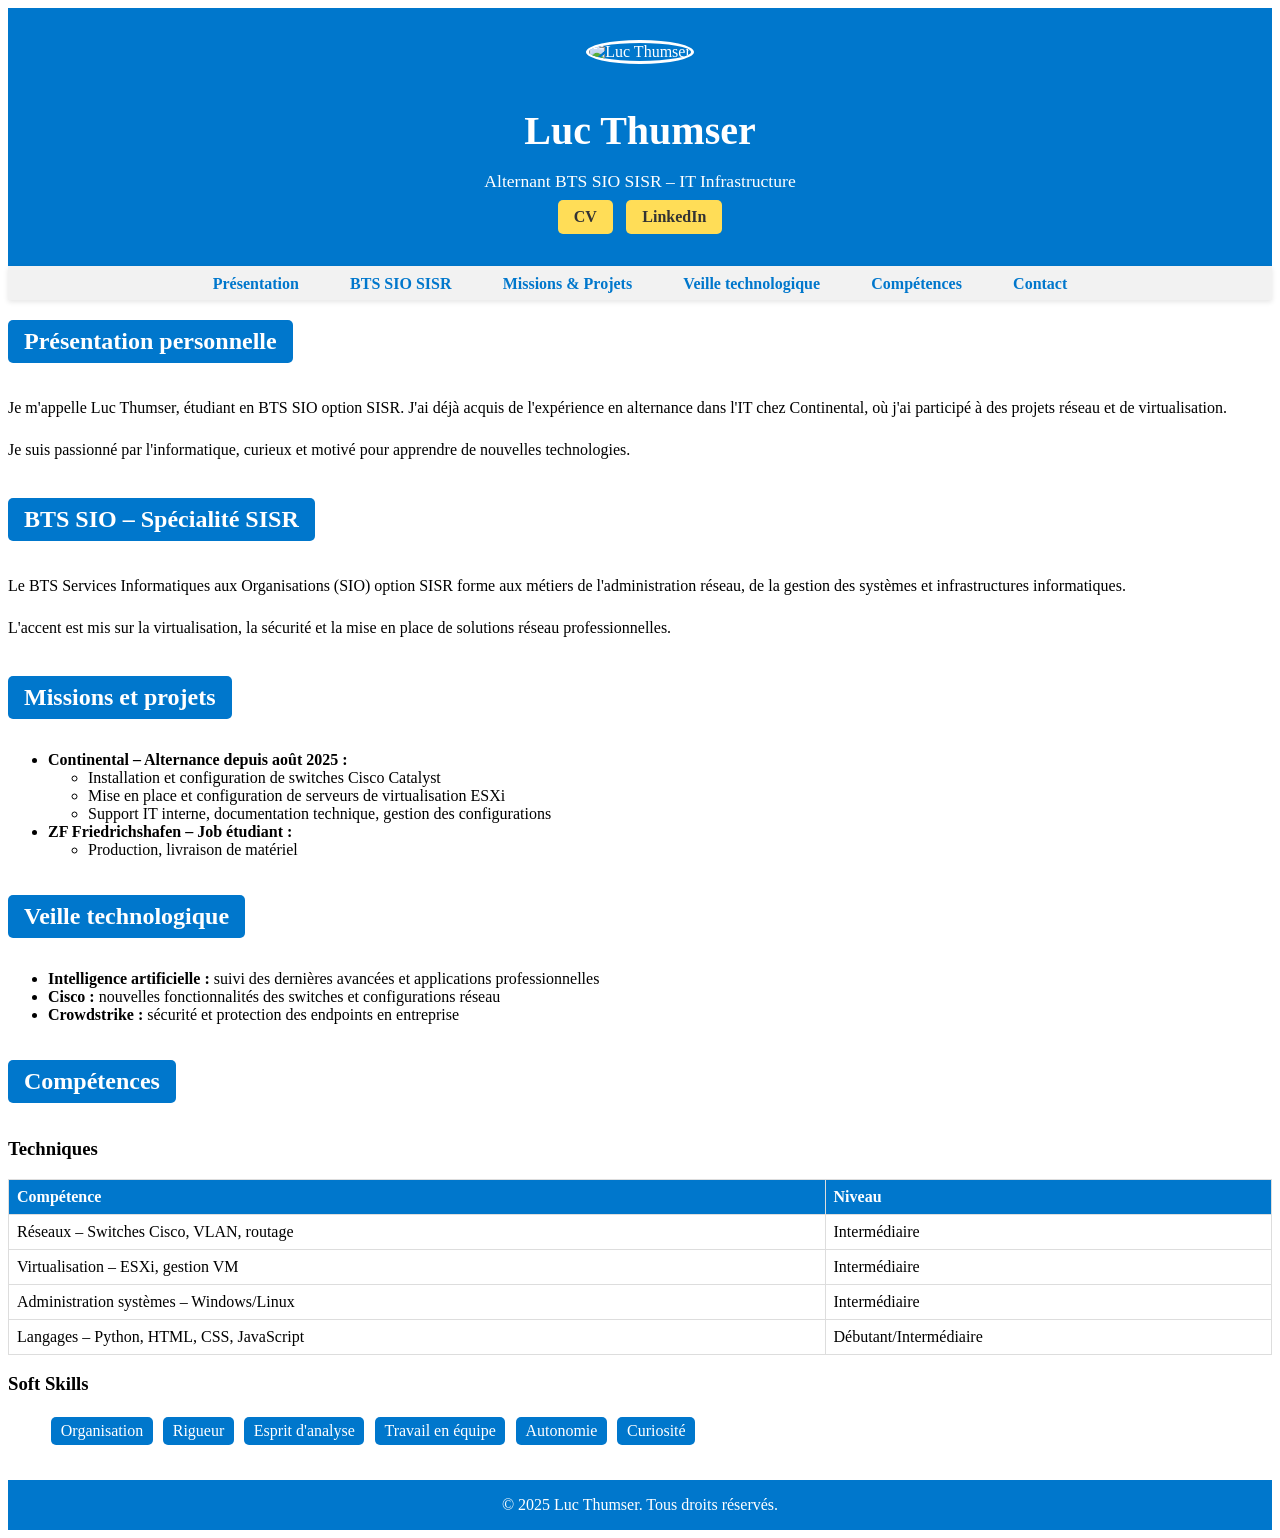
==== PortFolio/index.html @ 93408117 "Add files via upload" ====
<!DOCTYPE html>
<html lang="fr">
<head>
  <meta charset="UTF-8">
  <meta name="viewport" content="width=device-width, initial-scale=1.0">
  <title>Portfolio - Luc Thumser</title>
  <link rel="stylesheet" href="style.css">
</head>
<body>
  <!-- Header -->
  <header>
    <div class="header-left">
      <img src="profil.jpg" alt="Luc Thumser" class="profile-pic">
    </div>
    <div class="header-content">
      <h1>Luc Thumser</h1>
      <p>Alternant BTS SIO SISR – IT Infrastructure</p>
      <div class="links">
        <a href="CV-Luc-Thumser.pdf" class="btn-cv" download>CV</a>
        <a href="https://www.linkedin.com/in/lucthumser/" target="_blank" class="btn-cv">LinkedIn</a>
      </div>
    </div>
  </header>

  <!-- Navigation sous le header -->
<nav class="navbar">
  <ul>
    <li><a href="#presentation">Présentation</a></li>
    <li><a href="#bts">BTS SIO SISR</a></li>
    <li><a href="#missions">Missions & Projets</a></li>
    <li><a href="#veille">Veille technologique</a></li>
    <li><a href="#competences">Compétences</a></li>
    <li><a href="#contact" id="contact-btn">Contact</a></li>
  </ul>
</nav>

  <main>
    <!-- Présentation personnelle -->
    <section id="presentation" class="fade-in">
      <h2>Présentation personnelle</h2>
      <p>Je m'appelle Luc Thumser, étudiant en BTS SIO option SISR. J'ai déjà acquis de l'expérience en alternance dans l'IT chez Continental, où j'ai participé à des projets réseau et de virtualisation.</p>
      <p>Je suis passionné par l'informatique, curieux et motivé pour apprendre de nouvelles technologies.</p>
    </section>

    <!-- Présentation BTS SIO -->
    <section id="bts" class="fade-in">
      <h2>BTS SIO – Spécialité SISR</h2>
      <p>Le BTS Services Informatiques aux Organisations (SIO) option SISR forme aux métiers de l'administration réseau, de la gestion des systèmes et infrastructures informatiques.</p>
      <p>L'accent est mis sur la virtualisation, la sécurité et la mise en place de solutions réseau professionnelles.</p>
    </section>

    <!-- Missions et projets menés -->
    <section id="missions" class="fade-in">
      <h2>Missions et projets</h2>
      <ul>
        <li><strong>Continental – Alternance depuis août 2025 :</strong>
          <ul>
            <li>Installation et configuration de switches Cisco Catalyst</li>
            <li>Mise en place et configuration de serveurs de virtualisation ESXi</li>
            <li>Support IT interne, documentation technique, gestion des configurations</li>
          </ul>
        </li>
        <li><strong>ZF Friedrichshafen – Job étudiant :</strong>
          <ul>
            <li>Production, livraison de matériel</li>
          </ul>
        </li>
      </ul>
    </section>

    <!-- Veille technologique -->
    <section id="veille" class="fade-in">
      <h2>Veille technologique</h2>
      <ul>
        <li><strong>Intelligence artificielle :</strong> suivi des dernières avancées et applications professionnelles</li>
        <li><strong>Cisco :</strong> nouvelles fonctionnalités des switches et configurations réseau</li>
        <li><strong>Crowdstrike :</strong> sécurité et protection des endpoints en entreprise</li>
      </ul>
    </section>

    <!-- Tableau de compétences -->
    <section id="competences" class="fade-in">
      <h2>Compétences</h2>
      <h3>Techniques</h3>
      <table>
        <tr><th>Compétence</th><th>Niveau</th></tr>
        <tr><td>Réseaux – Switches Cisco, VLAN, routage</td><td>Intermédiaire</td></tr>
        <tr><td>Virtualisation – ESXi, gestion VM</td><td>Intermédiaire</td></tr>
        <tr><td>Administration systèmes – Windows/Linux</td><td>Intermédiaire</td></tr>
        <tr><td>Langages – Python, HTML, CSS, JavaScript</td><td>Débutant/Intermédiaire</td></tr>
      </table>
      <h3>Soft Skills</h3>
      <ul class="soft-skills">
        <li>Organisation</li>
        <li>Rigueur</li>
        <li>Esprit d'analyse</li>
        <li>Travail en équipe</li>
        <li>Autonomie</li>
        <li>Curiosité</li>
      </ul>
    </section>

    <!-- Page de contact -->
    <section id="contact" class="fade-in hidden">
      <h2>Contact</h2>
      <p>Pour me contacter, envoyez-moi un email à : <a href="mailto:lucthumser04@gmail.com">lucthumser04@gmail.com</a></p>
    </section>
  </main>

  <footer>
    © 2025 Luc Thumser. Tous droits réservés.
  </footer>

  <script src="script.js"></script>
</body>
</html>
---- PortFolio/style.css ----
/* Header avec boutons CV et LinkedIn */
header {
  background-color: #0077cc;
  color: white;
  padding: 2rem 1rem;
  text-align: center;
}

header .profile-pic {
  width: 120px;
  height: 120px;
  border-radius: 50%;
  object-fit: cover;
  margin-bottom: 1rem;
  border: 3px solid white;
}

header h1 {
  font-size: 2.5rem;
  margin-bottom: 0.3rem;
}

header p {
  font-size: 1.1rem;
  margin-bottom: 0.5rem;
}

header .links {
  margin-top: 0.5rem;
}

header .links a {
  display: inline-block;
  background-color: #ffdd57;
  color: #333;
  padding: 0.5rem 1rem;
  border-radius: 5px;
  text-decoration: none;
  margin: 0 0.3rem;
  font-weight: bold;
  transition: background 0.3s;
}

header .links a:hover {
  background-color: #ffc107;
}

/* Navbar centrée sous le header et sticky */
.navbar {
  background-color: #f2f2f2;
  text-align: center;
  padding: 0.5rem 0;
  box-shadow: 0 2px 5px rgba(0,0,0,0.1);
  position: sticky;
  top: 0; /* reste collée en haut */
  z-index: 1000; /* devant les autres éléments */
}

.navbar ul {
  list-style: none;
  padding: 0;
  margin: 0;
  display: inline-flex;
  flex-wrap: wrap;
}

.navbar ul li {
  margin: 0 1rem;
}

.navbar ul li a {
  text-decoration: none;
  color: #0077cc;
  font-weight: bold;
  padding: 0.3rem 0.6rem;
  transition: background 0.3s, color 0.3s;
  border-radius: 5px;
}

.navbar ul li a:hover {
  background-color: #0077cc;
  color: white;
}

/* Responsive */
@media(max-width: 600px) {
  .navbar ul {
    flex-direction: column;
    align-items: center;
  }

  .navbar ul li {
    margin: 0.3rem 0;
  }
}

/* Section titles in blue boxes */
section h2 {
  background-color: #0077cc;
  color: white;
  padding: 0.5rem 1rem;
  border-radius: 5px;
  display: inline-block;
  margin-bottom: 1rem;
}

/* Paragraph spacing */
section p {
  margin-bottom: 1rem;
  line-height: 1.6;
}

/* Tableaux et soft skills */
table {
  width: 100%;
  border-collapse: collapse;
  margin-top: 1rem;
  margin-bottom: 1rem;
}

table th, table td {
  border: 1px solid #ddd;
  padding: 0.5rem;
}

table th {
  background-color: #0077cc;
  color: white;
  text-align: left;
}

.soft-skills li {
  display: inline-block;
  background-color: #0077cc;
  color: white;
  padding: 0.3rem 0.6rem;
  border-radius: 5px;
  margin: 0.2rem;
}

/* Section contact cachée */
.hidden {
  display: none;
}

/* Fade-in animation */
.fade-in {
  opacity: 0;
  transform: translateY(20px);
  transition: opacity 0.8s ease-out, transform 0.8s ease-out;
}

.fade-in.visible {
  opacity: 1;
  transform: translateY(0);
}

/* Footer */
footer {
  text-align: center;
  padding: 1rem;
  background-color: #0077cc;
  color: white;
  margin-top: 2rem;
}

/* Responsive */
@media(max-width: 600px) {
  header {
    flex-direction: column;
    align-items: center;
    text-align: center;
  }

  header .links a {
    margin: 0.3rem 0.2rem;
  }

  .navbar ul {
    flex-direction: column;
    align-items: center;
  }

  .navbar ul li {
    margin: 0.3rem 0;
  }
}
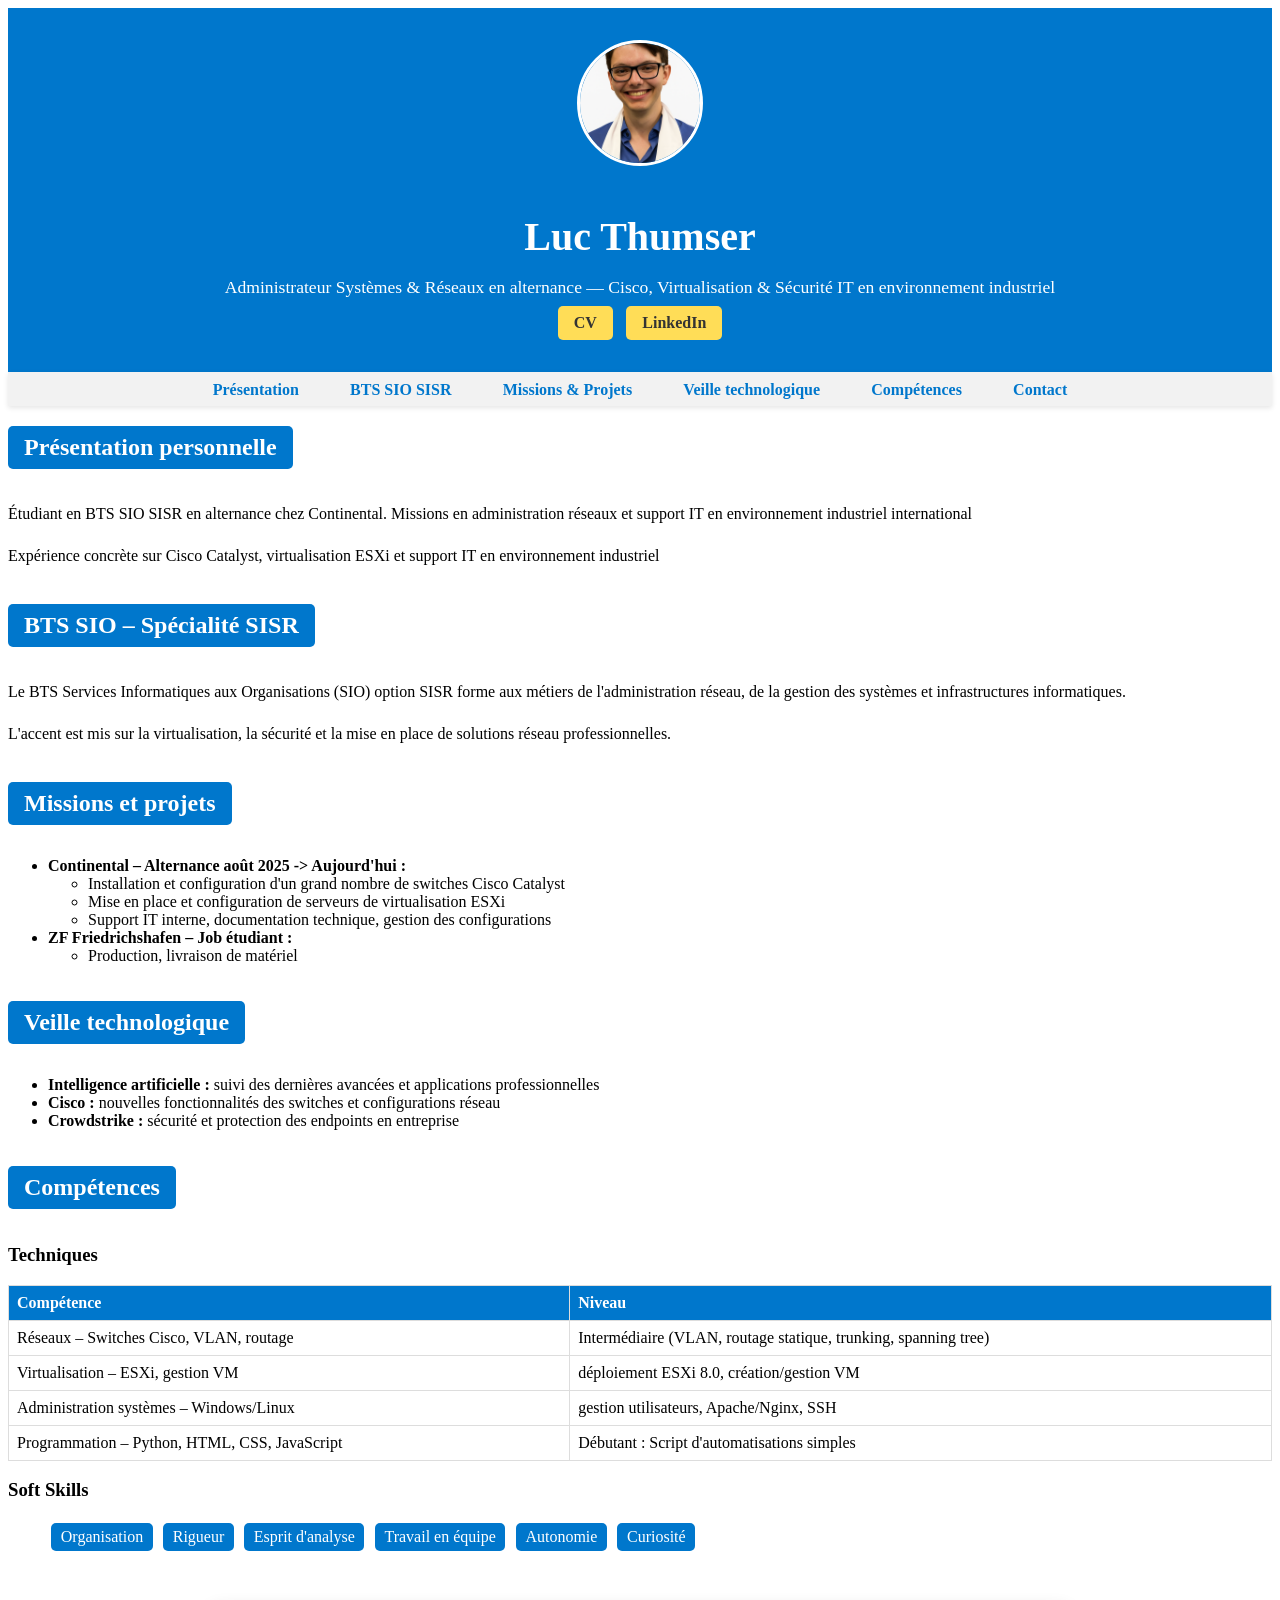
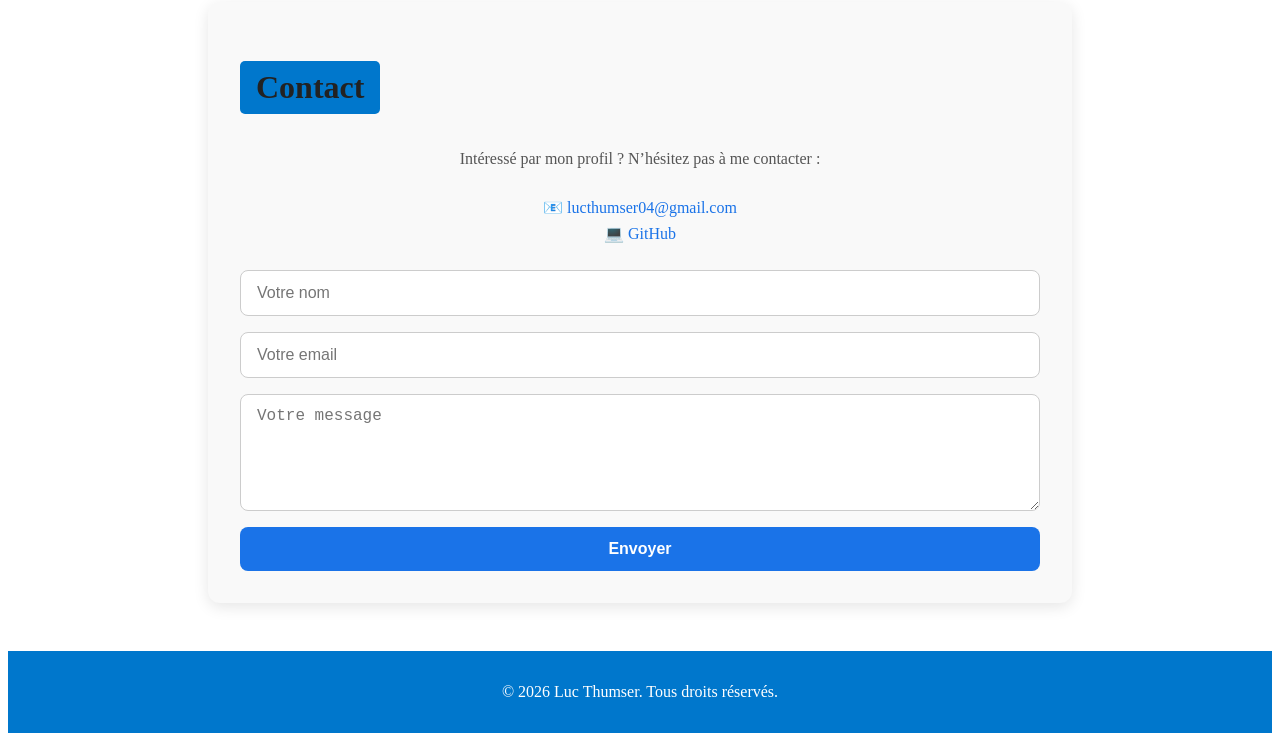
==== commit b9b28921: "Add files via upload" ====
--- a/PortFolio/index.html
+++ b/PortFolio/index.html
@@ -3,20 +3,25 @@
 <head>
   <meta charset="UTF-8">
   <meta name="viewport" content="width=device-width, initial-scale=1.0">
-  <title>Portfolio - Luc Thumser</title>
+  <meta name="description" content="Luc Thumser - Administrateur Systèmes & Réseaux en alternance. Expérience Cisco, ESXi, Windows/Linux, virtualisation et sécurité IT.">
+  <meta property="og:title" content="Luc Thumser - Administrateur Systèmes & Réseaux">
+  <meta property="og:description" content="Portfolio BTS SIO SISR - Réseaux Cisco, virtualisation ESXi, administration Windows/Linux.">
+  <meta property="og:image" content="Photo_Luc_Thumser.png">
+  <meta property="og:type" content="website">
+  <title>Luc Thumser - Administrateur Systèmes & Réseaux | Portfolio BTS SIO SISR</title>
   <link rel="stylesheet" href="style.css">
 </head>
 <body>
   <!-- Header -->
   <header>
     <div class="header-left">
-      <img src="profil.jpg" alt="Luc Thumser" class="profile-pic">
+      <img src="Photo_Luc_Thumser.png" alt="Luc Thumser" class="profile-pic">
     </div>
     <div class="header-content">
       <h1>Luc Thumser</h1>
-      <p>Alternant BTS SIO SISR – IT Infrastructure</p>
+      <p>Administrateur Systèmes & Réseaux en alternance — Cisco, Virtualisation & Sécurité IT en environnement industriel</p>
       <div class="links">
-        <a href="CV-Luc-Thumser.pdf" class="btn-cv" download>CV</a>
+        <a href="CV_Luc_Thumser.pdf" class="btn-cv" download>CV</a>
         <a href="https://www.linkedin.com/in/lucthumser/" target="_blank" class="btn-cv">LinkedIn</a>
       </div>
     </div>
@@ -38,8 +43,8 @@
     <!-- Présentation personnelle -->
     <section id="presentation" class="fade-in">
       <h2>Présentation personnelle</h2>
-      <p>Je m'appelle Luc Thumser, étudiant en BTS SIO option SISR. J'ai déjà acquis de l'expérience en alternance dans l'IT chez Continental, où j'ai participé à des projets réseau et de virtualisation.</p>
-      <p>Je suis passionné par l'informatique, curieux et motivé pour apprendre de nouvelles technologies.</p>
+      <p>Étudiant en BTS SIO SISR en alternance chez Continental. Missions en administration réseaux et support IT en environnement industriel international</p>
+      <p>Expérience concrète sur Cisco Catalyst, virtualisation ESXi et support IT en environnement industriel</p>
     </section>
 
     <!-- Présentation BTS SIO -->
@@ -53,9 +58,9 @@
     <section id="missions" class="fade-in">
       <h2>Missions et projets</h2>
       <ul>
-        <li><strong>Continental – Alternance depuis août 2025 :</strong>
+        <li><strong>Continental – Alternance août 2025 -> Aujourd'hui :</strong>
           <ul>
-            <li>Installation et configuration de switches Cisco Catalyst</li>
+            <li>Installation et configuration d'un grand nombre de switches Cisco Catalyst</li>
             <li>Mise en place et configuration de serveurs de virtualisation ESXi</li>
             <li>Support IT interne, documentation technique, gestion des configurations</li>
           </ul>
@@ -84,11 +89,12 @@
       <h3>Techniques</h3>
       <table>
         <tr><th>Compétence</th><th>Niveau</th></tr>
-        <tr><td>Réseaux – Switches Cisco, VLAN, routage</td><td>Intermédiaire</td></tr>
-        <tr><td>Virtualisation – ESXi, gestion VM</td><td>Intermédiaire</td></tr>
-        <tr><td>Administration systèmes – Windows/Linux</td><td>Intermédiaire</td></tr>
-        <tr><td>Langages – Python, HTML, CSS, JavaScript</td><td>Débutant/Intermédiaire</td></tr>
+        <tr><td>Réseaux – Switches Cisco, VLAN, routage</td><td>Intermédiaire (VLAN, routage statique, trunking, spanning tree)</td></tr>
+        <tr><td>Virtualisation – ESXi, gestion VM</td><td>déploiement ESXi 8.0, création/gestion VM</td></tr>
+        <tr><td>Administration systèmes – Windows/Linux</td><td>gestion utilisateurs, Apache/Nginx, SSH</td></tr>
+        <tr><td>Programmation – Python, HTML, CSS, JavaScript</td><td>Débutant : Script d'automatisations simples </td></tr>
       </table>
+      <!-- Compétences -->
       <h3>Soft Skills</h3>
       <ul class="soft-skills">
         <li>Organisation</li>
@@ -101,16 +107,30 @@
     </section>
 
     <!-- Page de contact -->
-    <section id="contact" class="fade-in hidden">
+    <section id="contact" class="fade-in">
       <h2>Contact</h2>
-      <p>Pour me contacter, envoyez-moi un email à : <a href="mailto:lucthumser04@gmail.com">lucthumser04@gmail.com</a></p>
+      <p>Intéressé par mon profil ? N’hésitez pas à me contacter :</p>
+
+      <!-- Coordonnées directes -->
+      <p>
+        📧 <a href="mailto:lucthumser04@gmail.com">lucthumser04@gmail.com</a><br>
+        💻 <a href="https://github.com/overdeath41" target="_blank">GitHub</a>
+      </p>
+
+      <!-- Formulaire de contact -->
+      <form action="mailto:lucthumser04@gmail.com" method="POST" enctype="text/plain" class="contact-form">
+        <input type="text" name="nom" placeholder="Votre nom" required>
+        <input type="email" name="email" placeholder="Votre email" required>
+        <textarea name="message" placeholder="Votre message" rows="5" required></textarea>
+        <button type="submit">Envoyer</button>
+      </form>
     </section>
-  </main>
-
+  <!-- Copyright tag -->
   <footer>
-    © 2025 Luc Thumser. Tous droits réservés.
+    <p>© <span id="year"></span> Luc Thumser. Tous droits réservés.</p>
+    <script>document.getElementById("year").textContent = new Date().getFullYear();</script>
   </footer>
-
+  <!-- Lien vers le fichier javascript de la page -->
   <script src="script.js"></script>
 </body>
-</html>
+</html>
--- a/PortFolio/style.css
+++ b/PortFolio/style.css
@@ -185,3 +185,98 @@
     margin: 0.3rem 0;
   }
 }
+
+/* ========================
+   Section Contact
+======================== */
+#contact {
+  max-width: 800px;
+  margin: 3rem auto;
+  padding: 2rem;
+  background-color: #f9f9f9;
+  border-radius: 12px;
+  box-shadow: 0 4px 15px rgba(0,0,0,0.1);
+}
+
+#contact h2 {
+  text-align: center;
+  font-size: 2rem;
+  margin-bottom: 1rem;
+  color: #222;
+}
+
+#contact p {
+  text-align: center;
+  font-size: 1rem;
+  margin-bottom: 1.5rem;
+  color: #555;
+}
+
+#contact a {
+  color: #1a73e8;
+  text-decoration: none;
+  font-weight: 500;
+}
+
+#contact a:hover {
+  text-decoration: underline;
+}
+
+/* Formulaire */
+.contact-form {
+  display: flex;
+  flex-direction: column;
+  gap: 1rem;
+  margin-top: 1rem;
+}
+
+.contact-form input,
+.contact-form textarea {
+  padding: 0.8rem 1rem;
+  border: 1px solid #ccc;
+  border-radius: 8px;
+  font-size: 1rem;
+  transition: all 0.3s ease;
+  width: 100%;
+  box-sizing: border-box;
+}
+
+.contact-form input:focus,
+.contact-form textarea:focus {
+  border-color: #1a73e8;
+  box-shadow: 0 0 5px rgba(26,115,232,0.4);
+  outline: none;
+}
+
+.contact-form button {
+  padding: 0.8rem 1rem;
+  background-color: #1a73e8;
+  color: white;
+  border: none;
+  border-radius: 8px;
+  font-size: 1rem;
+  cursor: pointer;
+  font-weight: 600;
+  transition: all 0.3s ease;
+}
+
+.contact-form button:hover {
+  background-color: #1558b0;
+  transform: translateY(-2px);
+  box-shadow: 0 4px 12px rgba(26,115,232,0.4);
+}
+
+/* Responsive */
+@media (max-width: 600px) {
+  #contact {
+    padding: 1.5rem;
+  }
+
+  #contact h2 {
+    font-size: 1.7rem;
+  }
+
+  #contact p {
+    font-size: 0.95rem;
+  }
+}
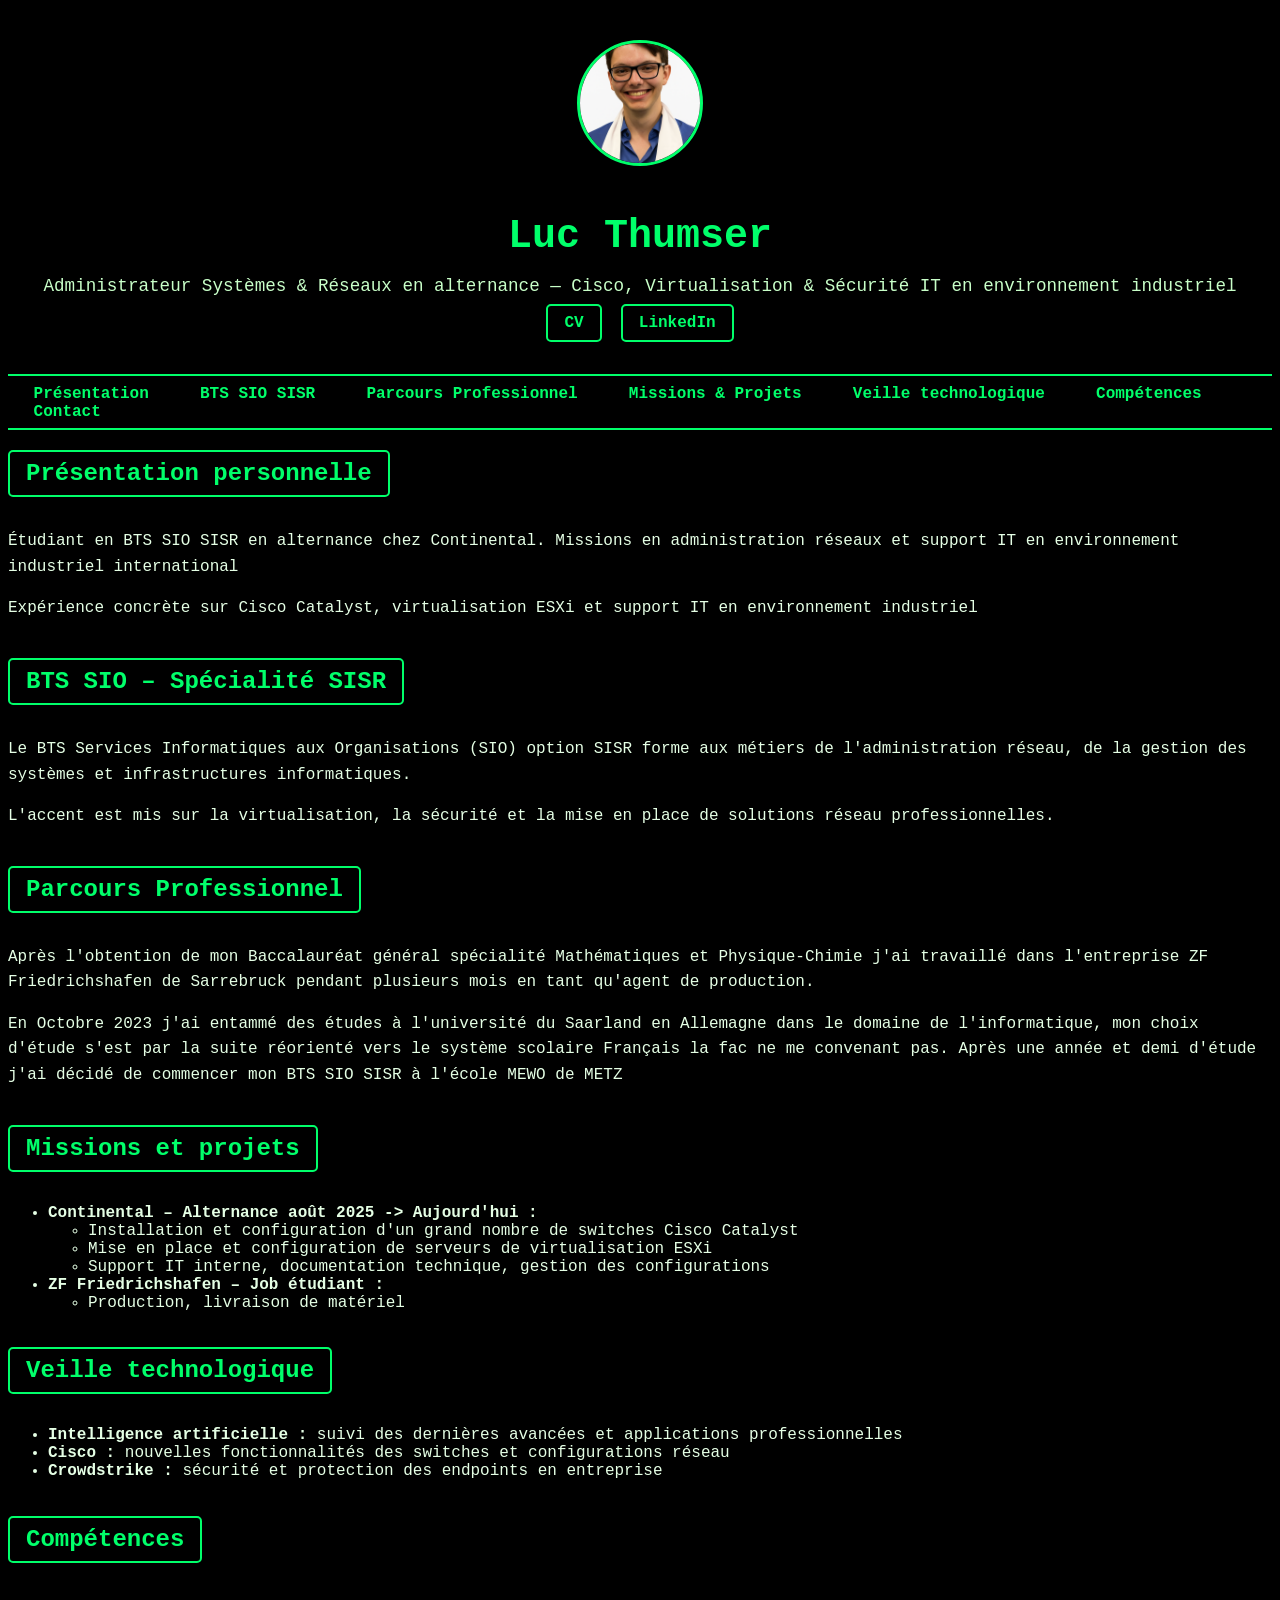
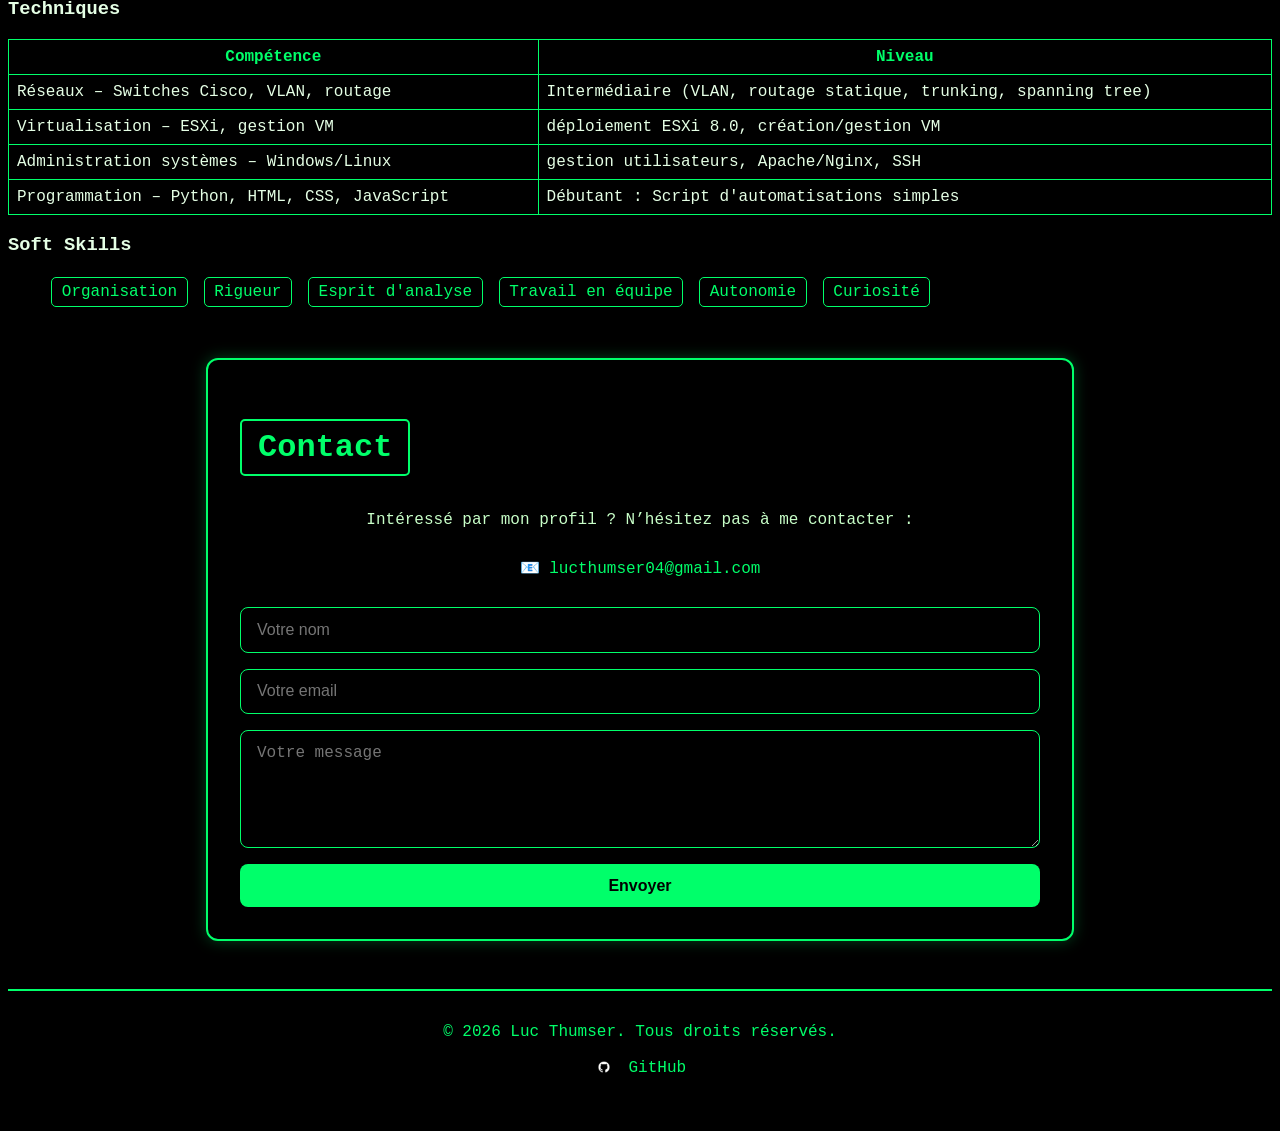
==== commit b0935580: "Add files via upload" ====
--- a/PortFolio/index.html
+++ b/PortFolio/index.html
@@ -22,7 +22,7 @@
       <p>Administrateur Systèmes & Réseaux en alternance — Cisco, Virtualisation & Sécurité IT en environnement industriel</p>
       <div class="links">
         <a href="CV_Luc_Thumser.pdf" class="btn-cv" download>CV</a>
-        <a href="https://www.linkedin.com/in/lucthumser/" target="_blank" class="btn-cv">LinkedIn</a>
+        <a href="https://www.linkedin.com/in/luc-thumser-7175b8350/" target="_blank" class="btn-cv">LinkedIn</a>
       </div>
     </div>
   </header>
@@ -32,6 +32,7 @@
   <ul>
     <li><a href="#presentation">Présentation</a></li>
     <li><a href="#bts">BTS SIO SISR</a></li>
+    <li><a href="#PP">Parcours Professionnel</a></li>
     <li><a href="#missions">Missions & Projets</a></li>
     <li><a href="#veille">Veille technologique</a></li>
     <li><a href="#competences">Compétences</a></li>
@@ -52,6 +53,16 @@
       <h2>BTS SIO – Spécialité SISR</h2>
       <p>Le BTS Services Informatiques aux Organisations (SIO) option SISR forme aux métiers de l'administration réseau, de la gestion des systèmes et infrastructures informatiques.</p>
       <p>L'accent est mis sur la virtualisation, la sécurité et la mise en place de solutions réseau professionnelles.</p>
+    </section>
+
+    <!-- Présentation Parcours pro -->
+    <section id="PP" class="fade-in">
+      <h2>Parcours Professionnel</h2>
+      <p>Après l'obtention de mon Baccalauréat général spécialité Mathématiques et Physique-Chimie j'ai travaillé dans l'entreprise ZF Friedrichshafen de Sarrebruck pendant plusieurs mois en tant qu'agent de production.</p>
+      <p>En Octobre 2023 j'ai entammé des études à l'université du Saarland en Allemagne dans le domaine de l'informatique, mon choix d'étude s'est par la suite réorienté vers le système scolaire Français
+        la fac ne me convenant pas.
+        Après une année et demi d'étude j'ai décidé de commencer mon BTS SIO SISR à l'école MEWO de METZ
+      </p>
     </section>
 
     <!-- Missions et projets menés -->
@@ -114,7 +125,6 @@
       <!-- Coordonnées directes -->
       <p>
         📧 <a href="mailto:lucthumser04@gmail.com">lucthumser04@gmail.com</a><br>
-        💻 <a href="https://github.com/overdeath41" target="_blank">GitHub</a>
       </p>
 
       <!-- Formulaire de contact -->
@@ -129,6 +139,13 @@
   <footer>
     <p>© <span id="year"></span> Luc Thumser. Tous droits réservés.</p>
     <script>document.getElementById("year").textContent = new Date().getFullYear();</script>
+
+    <a href="https://github.com/overdeath41" target="_blank" style="text-decoration:none; color:inherit;">
+    <img src="github.png" 
+         alt="GitHub" 
+         style="width:20px; vertical-align:middle; margin-right:5px;">
+    GitHub
+      </a>
   </footer>
   <!-- Lien vers le fichier javascript de la page -->
   <script src="script.js"></script>
--- a/PortFolio/style.css
+++ b/PortFolio/style.css
@@ -1,9 +1,21 @@
-/* Header avec boutons CV et LinkedIn */
+/* ========================
+   THEME HACKER VERT & NOIR
+======================== */
+
+/* Couleurs globales */
+body {
+  background-color: #000;
+  color: #e5ffe5; /* texte principal vert pâle lisible */
+  font-family: monospace, Arial;
+}
+
+/* HEADER */
 header {
-  background-color: #0077cc;
-  color: white;
+  background-color: #000;
+  color: #00ff6a;
   padding: 2rem 1rem;
   text-align: center;
+  border-bottom: 2px solid #00ff6a;
 }
 
 header .profile-pic {
@@ -12,48 +24,49 @@
   border-radius: 50%;
   object-fit: cover;
   margin-bottom: 1rem;
-  border: 3px solid white;
+  border: 3px solid #00ff6a;
 }
 
 header h1 {
   font-size: 2.5rem;
   margin-bottom: 0.3rem;
+  color: #00ff6a;
 }
 
 header p {
   font-size: 1.1rem;
   margin-bottom: 0.5rem;
-}
-
-header .links {
-  margin-top: 0.5rem;
-}
-
+  color: #c8ffc8;
+}
+
+/* Boutons LinkedIn / CV */
 header .links a {
   display: inline-block;
-  background-color: #ffdd57;
-  color: #333;
+  background-color: #000;
+  color: #00ff6a;
+  border: 2px solid #00ff6a;
   padding: 0.5rem 1rem;
   border-radius: 5px;
   text-decoration: none;
   margin: 0 0.3rem;
   font-weight: bold;
-  transition: background 0.3s;
+  transition: 0.3s;
 }
 
 header .links a:hover {
-  background-color: #ffc107;
-}
-
-/* Navbar centrée sous le header et sticky */
+  background-color: #00ff6a;
+  color: #000;
+}
+
+/* NAVBAR */
 .navbar {
-  background-color: #f2f2f2;
+  background-color: #000;
   text-align: center;
   padding: 0.5rem 0;
-  box-shadow: 0 2px 5px rgba(0,0,0,0.1);
+  border-bottom: 2px solid #00ff6a;
   position: sticky;
-  top: 0; /* reste collée en haut */
-  z-index: 1000; /* devant les autres éléments */
+  top: 0;
+  z-index: 1000;
 }
 
 .navbar ul {
@@ -70,80 +83,82 @@
 
 .navbar ul li a {
   text-decoration: none;
-  color: #0077cc;
+  color: #00ff6a;
   font-weight: bold;
   padding: 0.3rem 0.6rem;
-  transition: background 0.3s, color 0.3s;
+  transition: 0.3s;
   border-radius: 5px;
 }
 
 .navbar ul li a:hover {
-  background-color: #0077cc;
-  color: white;
-}
-
-/* Responsive */
+  background-color: #00ff6a;
+  color: #000;
+}
+
+/* Responsive navbar */
 @media(max-width: 600px) {
   .navbar ul {
     flex-direction: column;
     align-items: center;
   }
-
   .navbar ul li {
     margin: 0.3rem 0;
   }
 }
 
-/* Section titles in blue boxes */
+/* TITRES DE SECTION */
 section h2 {
-  background-color: #0077cc;
-  color: white;
+  background-color: #000;
+  border: 2px solid #00ff6a;
+  color: #00ff6a;
   padding: 0.5rem 1rem;
   border-radius: 5px;
   display: inline-block;
   margin-bottom: 1rem;
 }
 
-/* Paragraph spacing */
+/* TEXTES */
 section p {
   margin-bottom: 1rem;
   line-height: 1.6;
 }
 
-/* Tableaux et soft skills */
+/* TABLEAUX */
 table {
   width: 100%;
   border-collapse: collapse;
-  margin-top: 1rem;
-  margin-bottom: 1rem;
-}
-
-table th, table td {
-  border: 1px solid #ddd;
+  margin: 1rem 0;
+}
+
+table th, 
+table td {
+  border: 1px solid #00ff6a;
   padding: 0.5rem;
+  color: #e5ffe5;
 }
 
 table th {
-  background-color: #0077cc;
-  color: white;
-  text-align: left;
-}
-
+  background-color: #000;
+  color: #00ff6a;
+}
+
+/* Soft skills */
 .soft-skills li {
   display: inline-block;
-  background-color: #0077cc;
-  color: white;
+  background-color: #000;
+  color: #00ff6a;
   padding: 0.3rem 0.6rem;
   border-radius: 5px;
+  border: 1px solid #00ff6a;
   margin: 0.2rem;
 }
 
-/* Section contact cachée */
+/* Éléments cachés */
 .hidden {
   display: none;
 }
 
-/* Fade-in animation */
+/* Animation fade */
 .fade-in {
   opacity: 0;
   transform: translateY(20px);
@@ -155,65 +170,46 @@
   transform: translateY(0);
 }
 
-/* Footer */
+/* FOOTER */
 footer {
   text-align: center;
   padding: 1rem;
-  background-color: #0077cc;
-  color: white;
+  background-color: #000;
+  border-top: 2px solid #00ff6a;
+  color: #00ff6a;
   margin-top: 2rem;
 }
 
-/* Responsive */
-@media(max-width: 600px) {
-  header {
-    flex-direction: column;
-    align-items: center;
-    text-align: center;
-  }
-
-  header .links a {
-    margin: 0.3rem 0.2rem;
-  }
-
-  .navbar ul {
-    flex-direction: column;
-    align-items: center;
-  }
-
-  .navbar ul li {
-    margin: 0.3rem 0;
-  }
-}
-
 /* ========================
-   Section Contact
+   SECTION CONTACT
 ======================== */
+
 #contact {
   max-width: 800px;
   margin: 3rem auto;
   padding: 2rem;
-  background-color: #f9f9f9;
+  background-color: #000;
   border-radius: 12px;
-  box-shadow: 0 4px 15px rgba(0,0,0,0.1);
+  border: 2px solid #00ff6a;
+  box-shadow: 0 0 15px #00ff6a44;
 }
 
 #contact h2 {
   text-align: center;
   font-size: 2rem;
-  margin-bottom: 1rem;
-  color: #222;
+  color: #00ff6a;
+  margin-bottom: 1rem;
 }
 
 #contact p {
   text-align: center;
   font-size: 1rem;
   margin-bottom: 1.5rem;
-  color: #555;
+  color: #c8ffc8;
 }
 
 #contact a {
-  color: #1a73e8;
+  color: #00ff6a;
   text-decoration: none;
   font-weight: 500;
 }
@@ -227,55 +223,52 @@
   display: flex;
   flex-direction: column;
   gap: 1rem;
-  margin-top: 1rem;
 }
 
 .contact-form input,
 .contact-form textarea {
   padding: 0.8rem 1rem;
-  border: 1px solid #ccc;
+  border: 1px solid #00ff6a;
+  background-color: #000;
+  color: #e5ffe5;
   border-radius: 8px;
   font-size: 1rem;
-  transition: all 0.3s ease;
-  width: 100%;
-  box-sizing: border-box;
+  transition: 0.3s;
 }
 
 .contact-form input:focus,
 .contact-form textarea:focus {
-  border-color: #1a73e8;
-  box-shadow: 0 0 5px rgba(26,115,232,0.4);
+  border-color: #00ff6a;
+  box-shadow: 0 0 5px #00ff6a66;
   outline: none;
 }
 
 .contact-form button {
   padding: 0.8rem 1rem;
-  background-color: #1a73e8;
-  color: white;
+  background-color: #00ff6a;
+  color: #000;
   border: none;
   border-radius: 8px;
   font-size: 1rem;
   cursor: pointer;
   font-weight: 600;
-  transition: all 0.3s ease;
+  transition: 0.3s;
 }
 
 .contact-form button:hover {
-  background-color: #1558b0;
+  background-color: #00ff4a;
   transform: translateY(-2px);
-  box-shadow: 0 4px 12px rgba(26,115,232,0.4);
-}
-
-/* Responsive */
+  box-shadow: 0 4px 12px #00ff6a66;
+}
+
+/* Responsive contact */
 @media (max-width: 600px) {
   #contact {
     padding: 1.5rem;
   }
-
   #contact h2 {
     font-size: 1.7rem;
   }
-
   #contact p {
     font-size: 0.95rem;
   }
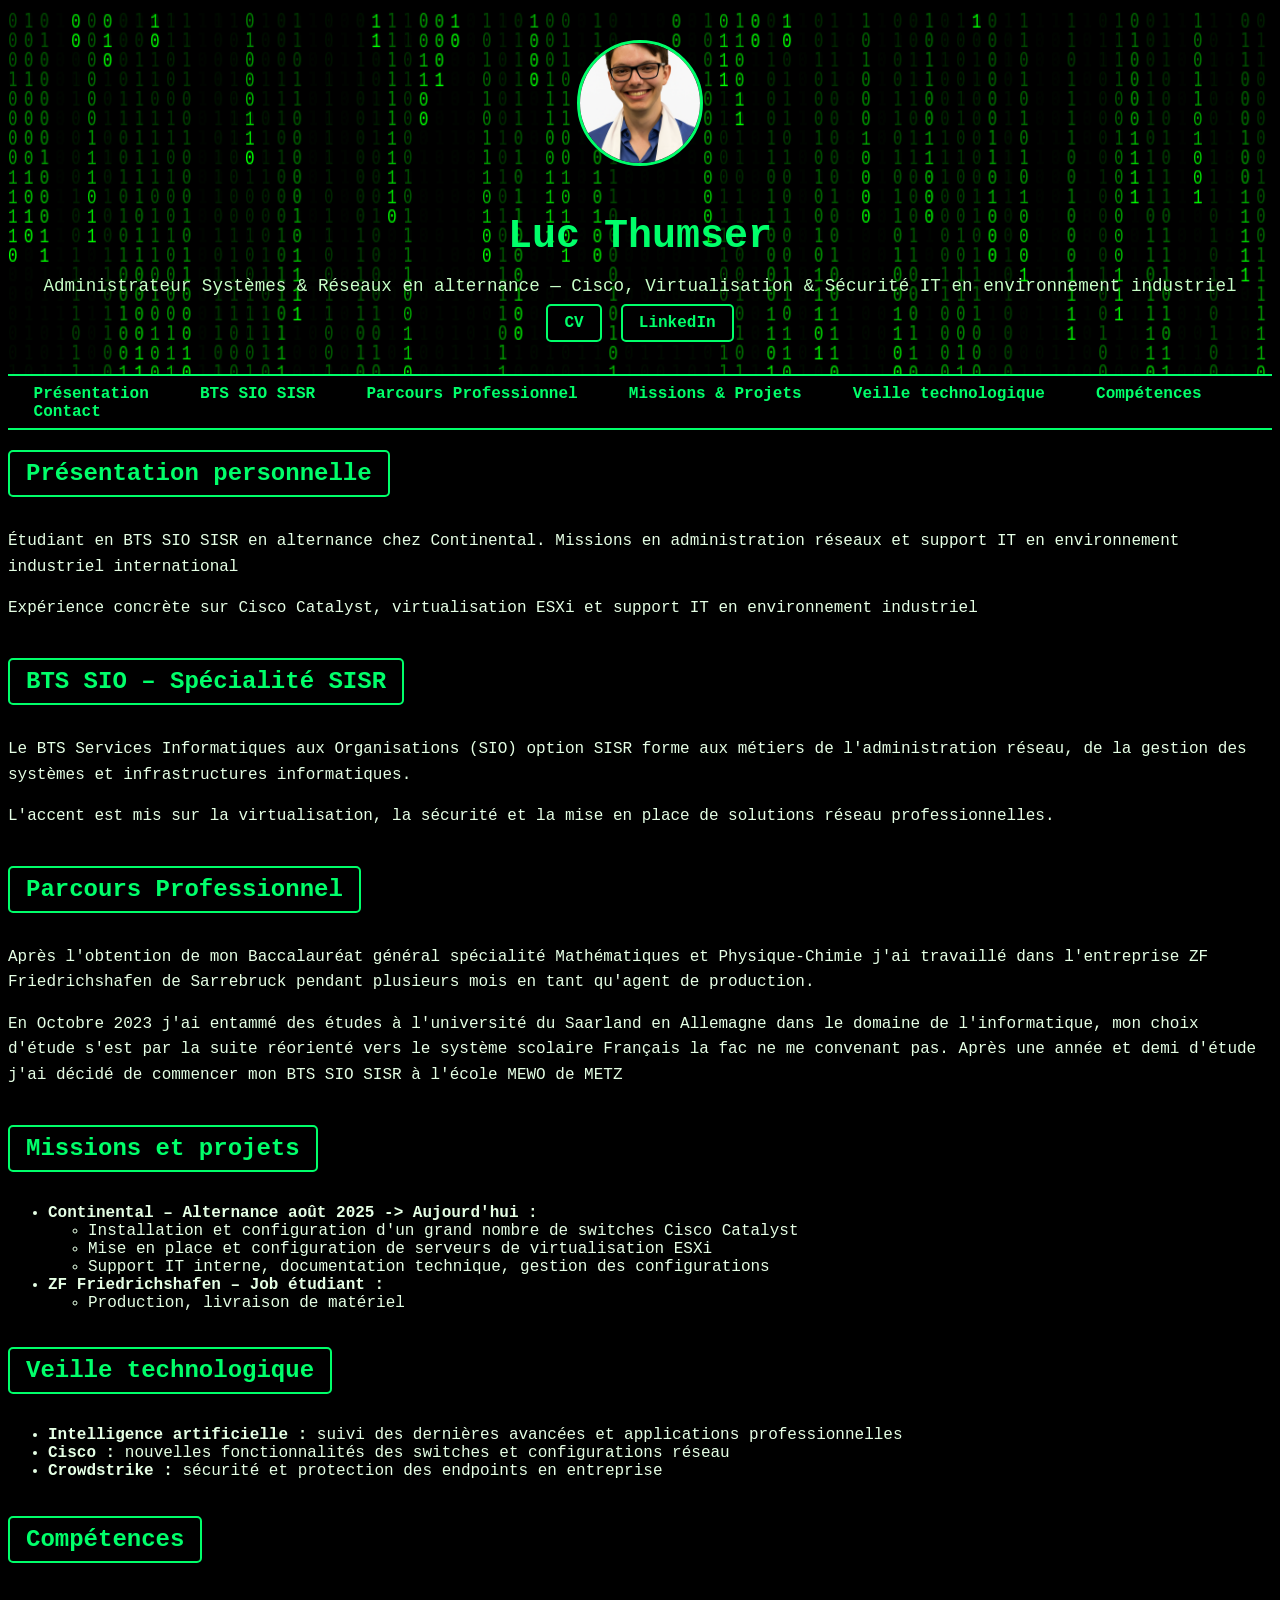
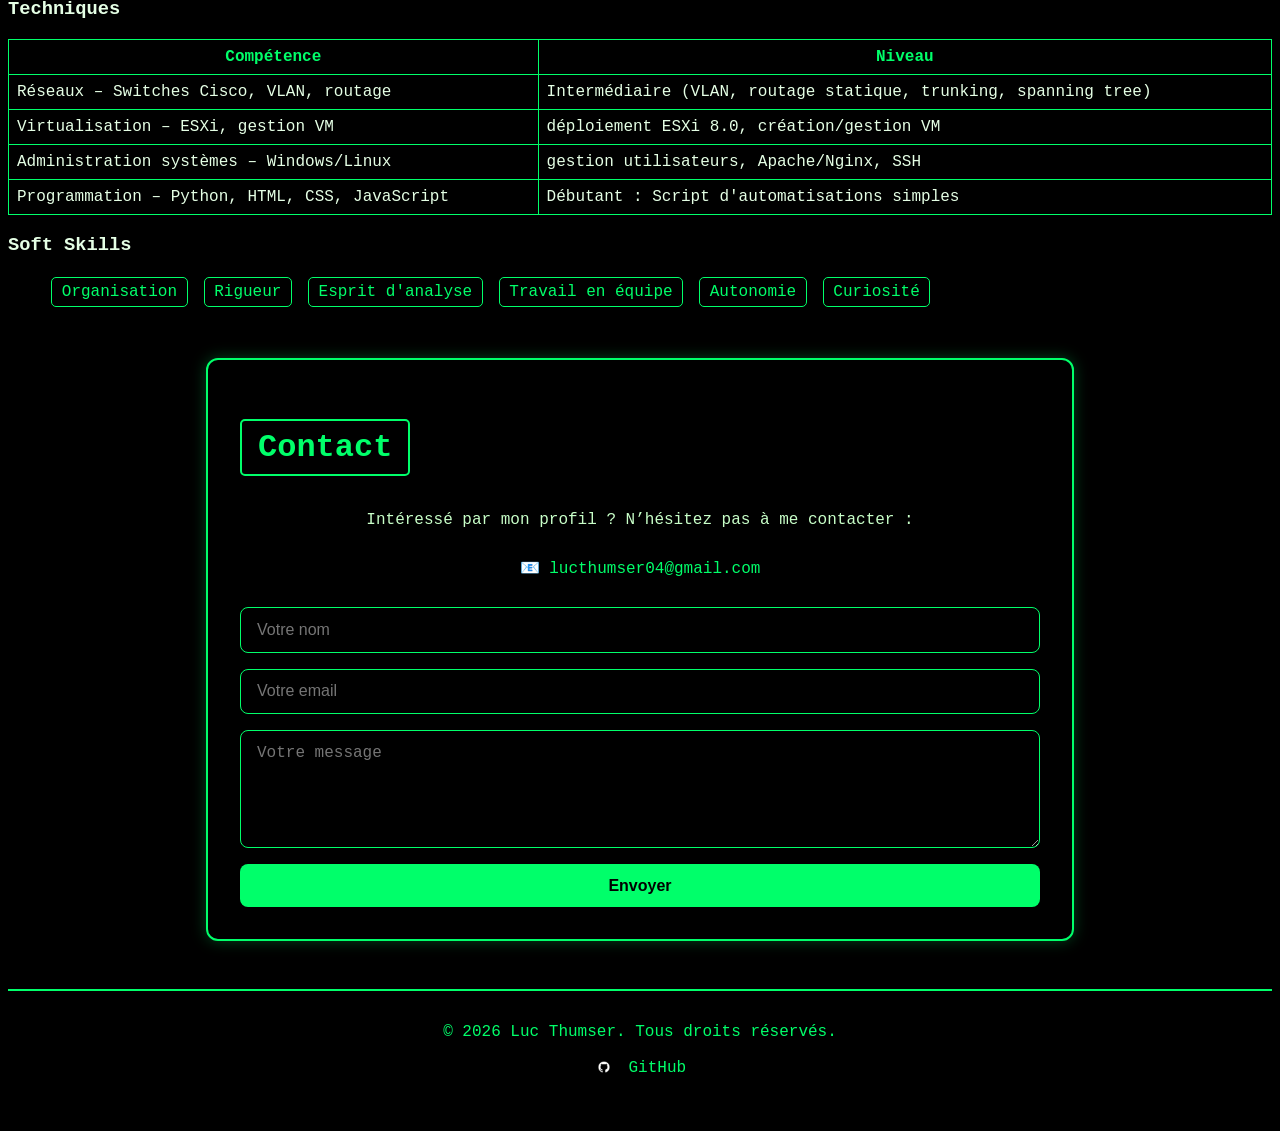
==== commit d913ef46: "Add files via upload Changed header background" ====
--- a/PortFolio/index.html
+++ b/PortFolio/index.html
@@ -14,6 +14,9 @@
 <body>
   <!-- Header -->
   <header>
+    <div class="matrix-wrapper">
+        <canvas id="matrix"></canvas>
+    </div>
     <div class="header-left">
       <img src="Photo_Luc_Thumser.png" alt="Luc Thumser" class="profile-pic">
     </div>
--- a/PortFolio/style.css
+++ b/PortFolio/style.css
@@ -16,27 +16,55 @@
   padding: 2rem 1rem;
   text-align: center;
   border-bottom: 2px solid #00ff6a;
+  z-index: 3;
+  position: relative;
 }
 
 header .profile-pic {
+  position: relative;
   width: 120px;
   height: 120px;
   border-radius: 50%;
   object-fit: cover;
   margin-bottom: 1rem;
   border: 3px solid #00ff6a;
+  z-index: 2;
 }
 
 header h1 {
   font-size: 2.5rem;
   margin-bottom: 0.3rem;
   color: #00ff6a;
+  z-index: 2;
 }
 
 header p {
   font-size: 1.1rem;
   margin-bottom: 0.5rem;
   color: #c8ffc8;
+  z-index: 2;
+}
+
+/* Wrapper du canvas */
+.matrix-wrapper {
+  position: absolute;
+  top: 0;
+  left: 0;
+  width: 100%;
+  height: 100%;
+  z-index: 1; /* derrière le contenu */
+}
+
+/* Canvas Matrix */
+#matrix {
+  width: 100%;
+  height: 100%;
+}
+
+.header-left,
+.header-content {
+  position: relative; /* IMPORTANT */
+  z-index: 2;         /* devant le canvas */
 }
 
 /* Boutons LinkedIn / CV */
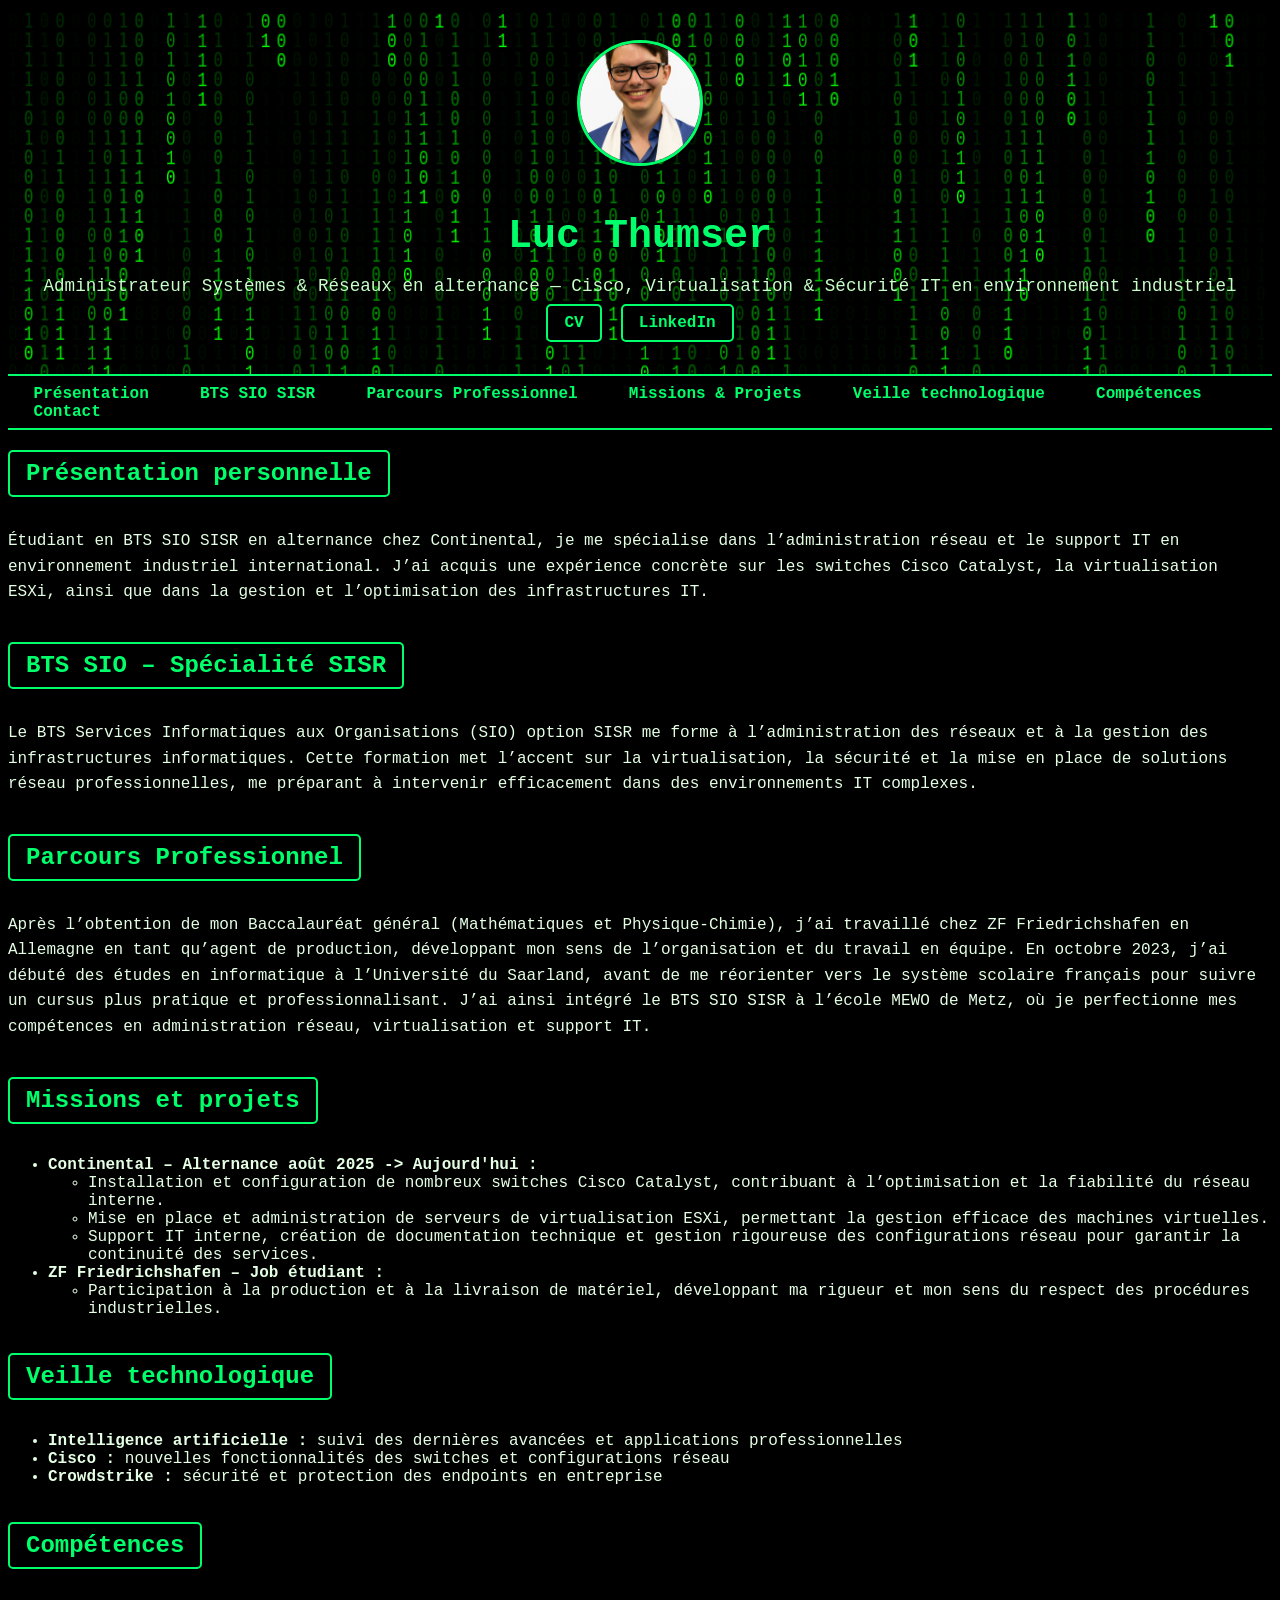
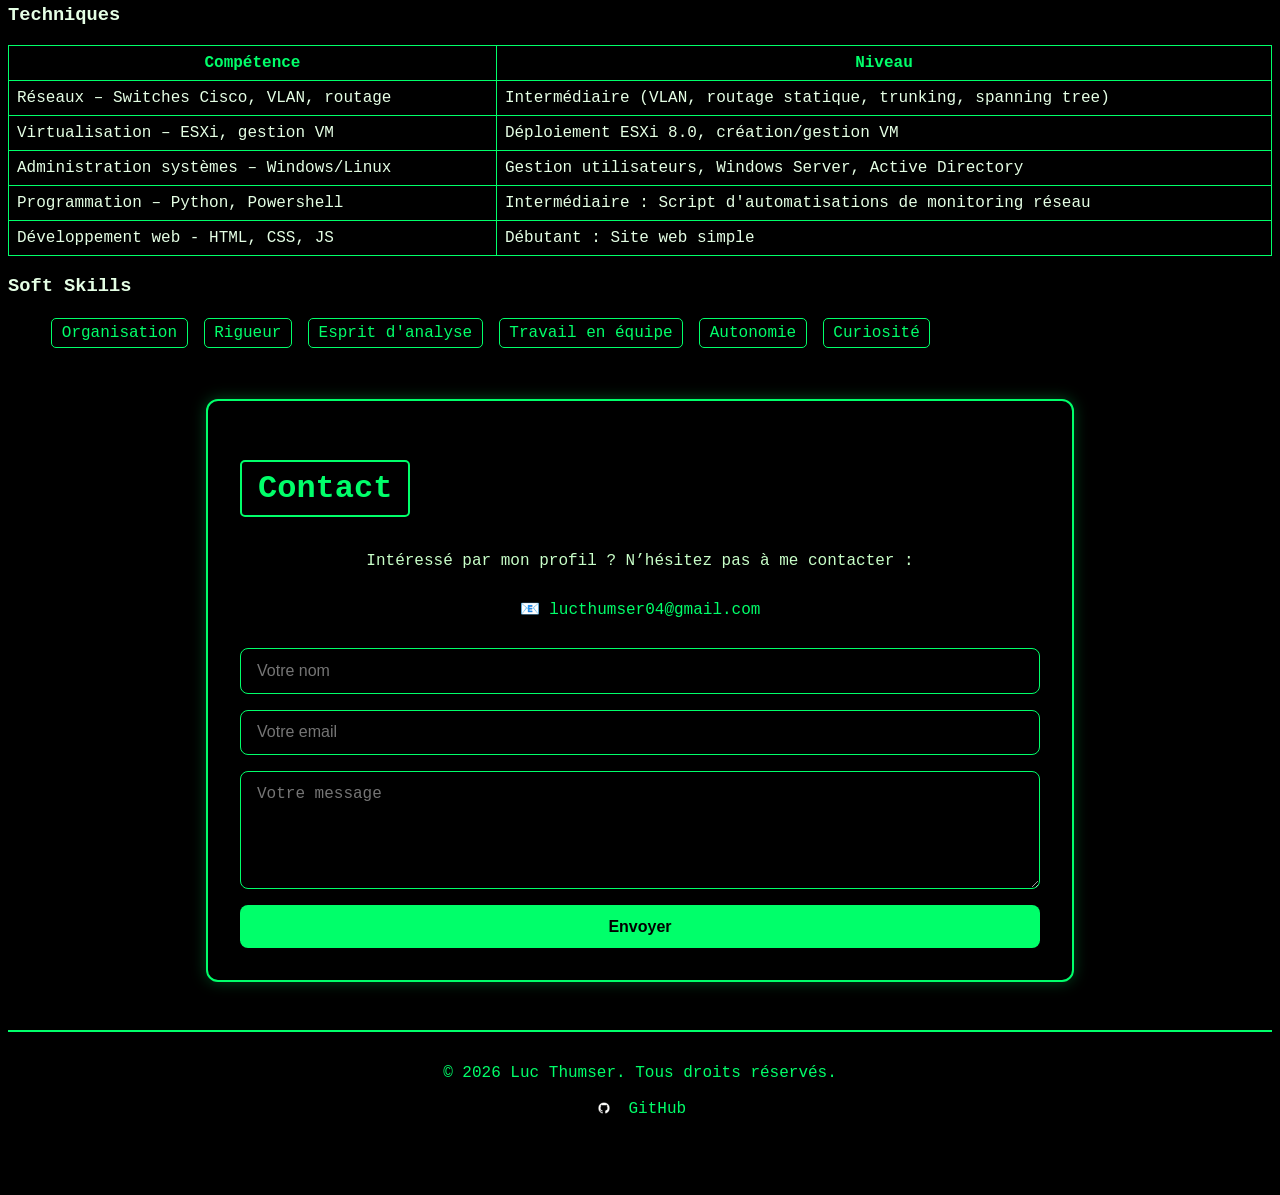
==== commit e00c7b6e: "Add files via upload" ====
--- a/PortFolio/index.html
+++ b/PortFolio/index.html
@@ -47,24 +47,29 @@
     <!-- Présentation personnelle -->
     <section id="presentation" class="fade-in">
       <h2>Présentation personnelle</h2>
-      <p>Étudiant en BTS SIO SISR en alternance chez Continental. Missions en administration réseaux et support IT en environnement industriel international</p>
-      <p>Expérience concrète sur Cisco Catalyst, virtualisation ESXi et support IT en environnement industriel</p>
+      <p>Étudiant en BTS SIO SISR en alternance chez Continental, je me spécialise dans l’administration réseau et le support IT en environnement industriel international.  
+        J’ai acquis une expérience concrète sur les switches Cisco Catalyst, la virtualisation ESXi, ainsi que dans la gestion et l’optimisation des infrastructures IT.
+      </p>
     </section>
 
     <!-- Présentation BTS SIO -->
     <section id="bts" class="fade-in">
       <h2>BTS SIO – Spécialité SISR</h2>
-      <p>Le BTS Services Informatiques aux Organisations (SIO) option SISR forme aux métiers de l'administration réseau, de la gestion des systèmes et infrastructures informatiques.</p>
-      <p>L'accent est mis sur la virtualisation, la sécurité et la mise en place de solutions réseau professionnelles.</p>
+      <p>Le BTS Services Informatiques aux Organisations (SIO) option SISR me forme à l’administration des réseaux et à la gestion des infrastructures informatiques.  
+        Cette formation met l’accent sur la virtualisation, la sécurité et la mise en place de solutions réseau professionnelles, 
+        me préparant à intervenir efficacement dans des environnements IT complexes.
+      </p>
     </section>
 
     <!-- Présentation Parcours pro -->
     <section id="PP" class="fade-in">
       <h2>Parcours Professionnel</h2>
-      <p>Après l'obtention de mon Baccalauréat général spécialité Mathématiques et Physique-Chimie j'ai travaillé dans l'entreprise ZF Friedrichshafen de Sarrebruck pendant plusieurs mois en tant qu'agent de production.</p>
-      <p>En Octobre 2023 j'ai entammé des études à l'université du Saarland en Allemagne dans le domaine de l'informatique, mon choix d'étude s'est par la suite réorienté vers le système scolaire Français
-        la fac ne me convenant pas.
-        Après une année et demi d'étude j'ai décidé de commencer mon BTS SIO SISR à l'école MEWO de METZ
+      <p>Après l’obtention de mon Baccalauréat général (Mathématiques et Physique-Chimie), 
+        j’ai travaillé chez ZF Friedrichshafen en Allemagne en tant qu’agent de production, développant mon sens de l’organisation et du travail en équipe.  
+        En octobre 2023, j’ai débuté des études en informatique à l’Université du Saarland, 
+        avant de me réorienter vers le système scolaire français pour suivre un cursus plus pratique et professionnalisant.  
+        J’ai ainsi intégré le BTS SIO SISR à l’école MEWO de Metz, où je perfectionne mes compétences en administration réseau, virtualisation et support IT.
+
       </p>
     </section>
 
@@ -74,14 +79,14 @@
       <ul>
         <li><strong>Continental – Alternance août 2025 -> Aujourd'hui :</strong>
           <ul>
-            <li>Installation et configuration d'un grand nombre de switches Cisco Catalyst</li>
-            <li>Mise en place et configuration de serveurs de virtualisation ESXi</li>
-            <li>Support IT interne, documentation technique, gestion des configurations</li>
+            <li>Installation et configuration de nombreux switches Cisco Catalyst, contribuant à l’optimisation et la fiabilité du réseau interne.  </li>
+            <li>Mise en place et administration de serveurs de virtualisation ESXi, permettant la gestion efficace des machines virtuelles. </li>
+            <li>Support IT interne, création de documentation technique et gestion rigoureuse des configurations réseau pour garantir la continuité des services.</li>
           </ul>
         </li>
         <li><strong>ZF Friedrichshafen – Job étudiant :</strong>
           <ul>
-            <li>Production, livraison de matériel</li>
+            <li>Participation à la production et à la livraison de matériel, développant ma rigueur et mon sens du respect des procédures industrielles.</li>
           </ul>
         </li>
       </ul>
@@ -104,9 +109,10 @@
       <table>
         <tr><th>Compétence</th><th>Niveau</th></tr>
         <tr><td>Réseaux – Switches Cisco, VLAN, routage</td><td>Intermédiaire (VLAN, routage statique, trunking, spanning tree)</td></tr>
-        <tr><td>Virtualisation – ESXi, gestion VM</td><td>déploiement ESXi 8.0, création/gestion VM</td></tr>
-        <tr><td>Administration systèmes – Windows/Linux</td><td>gestion utilisateurs, Apache/Nginx, SSH</td></tr>
-        <tr><td>Programmation – Python, HTML, CSS, JavaScript</td><td>Débutant : Script d'automatisations simples </td></tr>
+        <tr><td>Virtualisation – ESXi, gestion VM</td><td>Déploiement ESXi 8.0, création/gestion VM</td></tr>
+        <tr><td>Administration systèmes – Windows/Linux</td><td>Gestion utilisateurs, Windows Server, Active Directory</td></tr>
+        <tr><td>Programmation – Python, Powershell</td><td>Intermédiaire : Script d'automatisations de monitoring réseau </td></tr>
+        <tr><td>Développement web - HTML, CSS, JS</td><td>Débutant : Site web simple</td></tr>
       </table>
       <!-- Compétences -->
       <h3>Soft Skills</h3>
@@ -131,13 +137,13 @@
       </p>
 
       <!-- Formulaire de contact -->
-      <form action="mailto:lucthumser04@gmail.com" method="POST" enctype="text/plain" class="contact-form">
+      <form action="https://formsubmit.co/lucthumser04@gmail.com" method="POST" class="contact-form">
         <input type="text" name="nom" placeholder="Votre nom" required>
         <input type="email" name="email" placeholder="Votre email" required>
         <textarea name="message" placeholder="Votre message" rows="5" required></textarea>
         <button type="submit">Envoyer</button>
       </form>
-    </section>
+      </section>
   <!-- Copyright tag -->
   <footer>
     <p>© <span id="year"></span> Luc Thumser. Tous droits réservés.</p>
@@ -145,7 +151,7 @@
 
     <a href="https://github.com/overdeath41" target="_blank" style="text-decoration:none; color:inherit;">
     <img src="github.png" 
-         alt="GitHub" 
+         alt="Profil GitHub de Luc Thumser" 
          style="width:20px; vertical-align:middle; margin-right:5px;">
     GitHub
       </a>
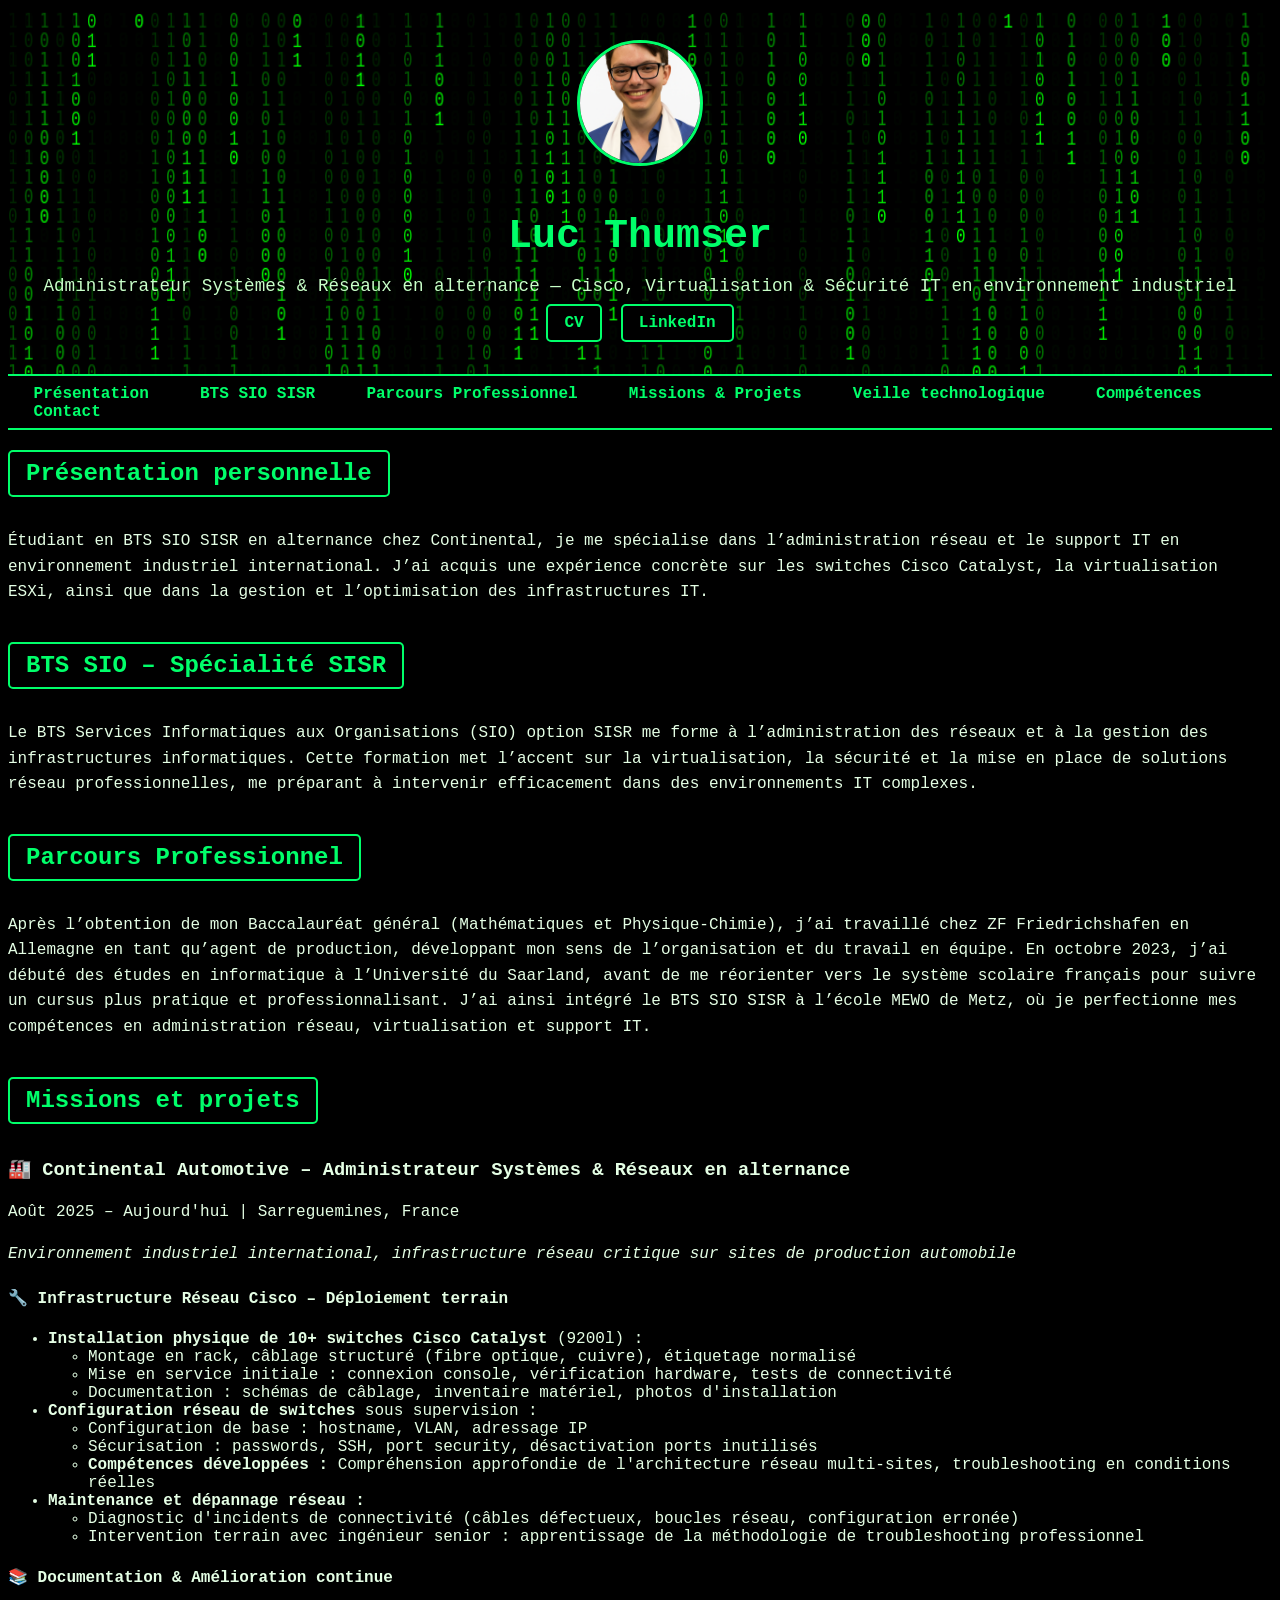
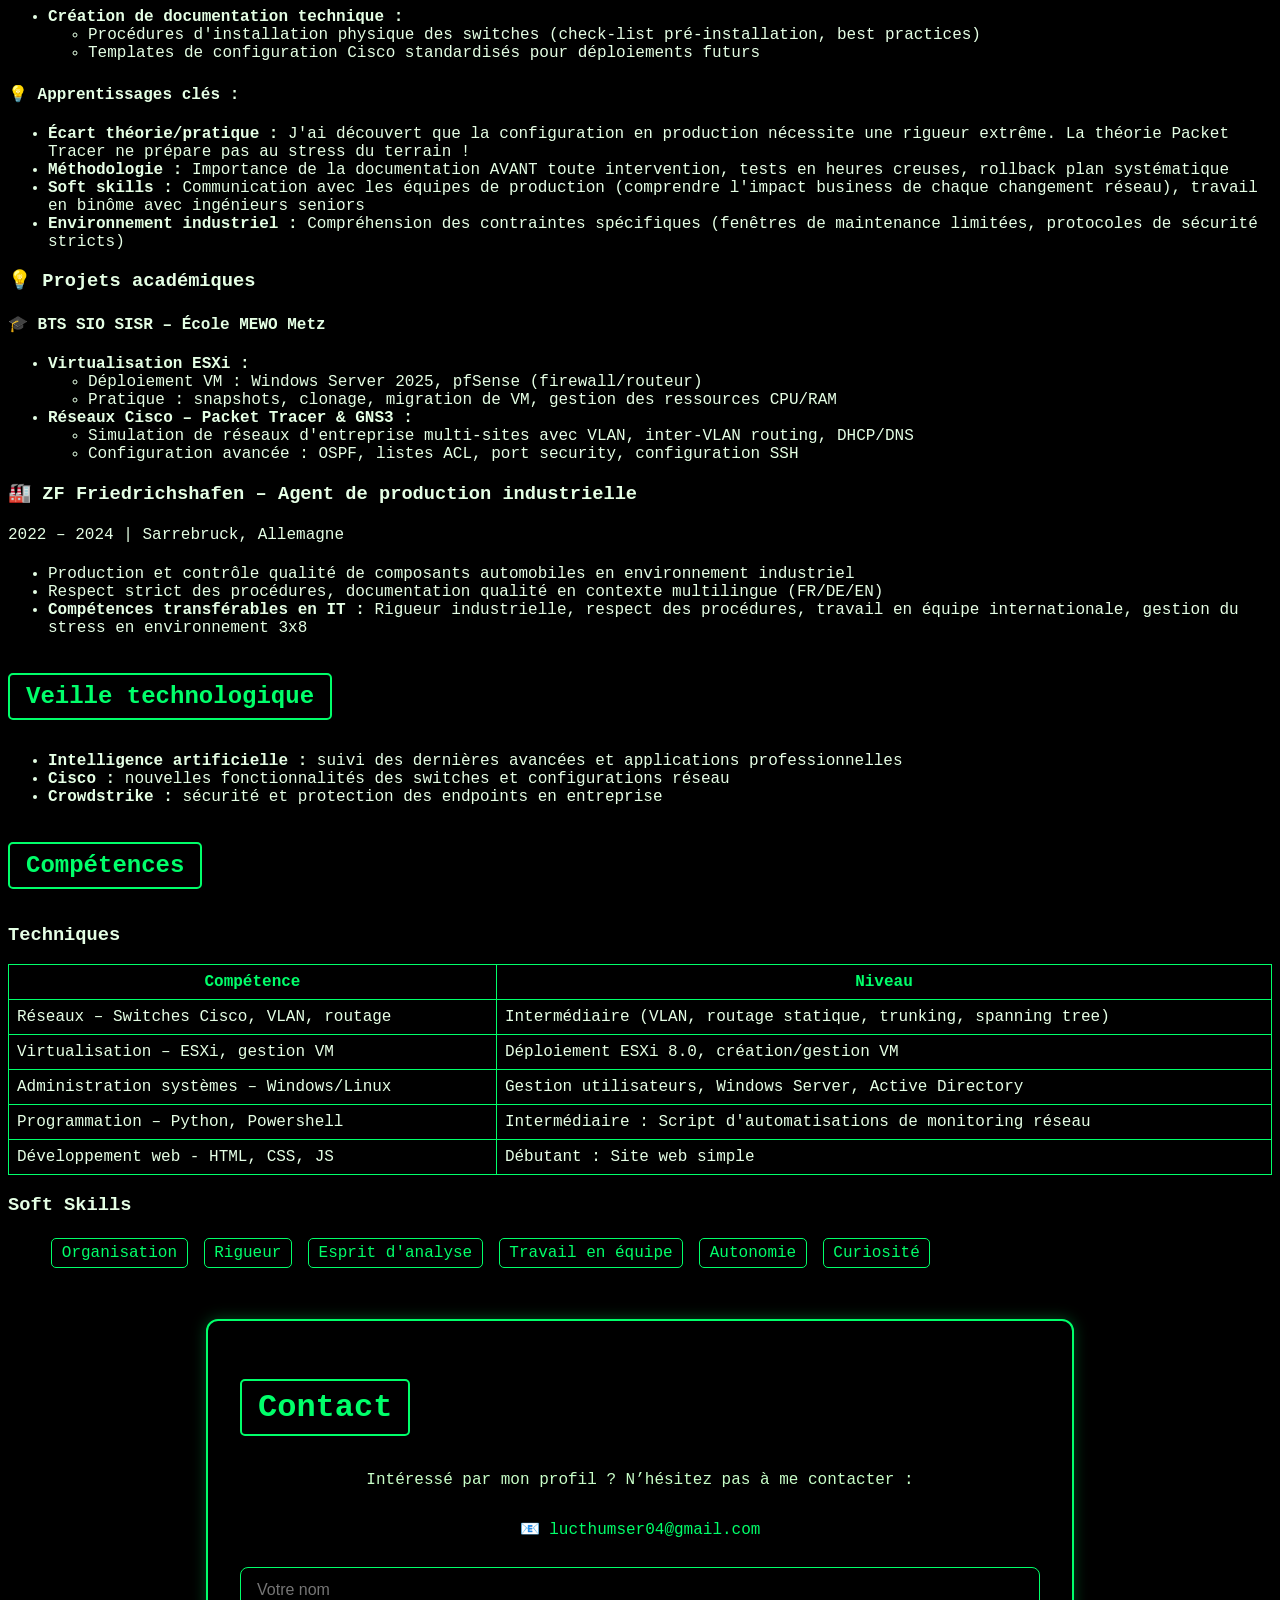
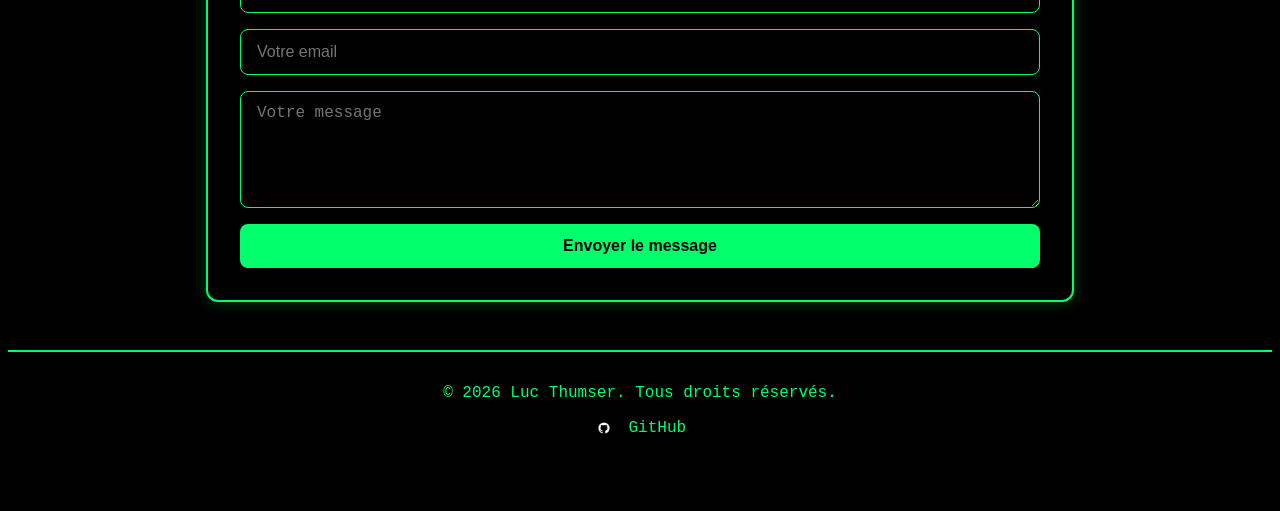
==== commit a4d424b4: "Add files via upload" ====
--- a/PortFolio/index.html
+++ b/PortFolio/index.html
@@ -15,7 +15,7 @@
   <!-- Header -->
   <header>
     <div class="matrix-wrapper">
-        <canvas id="matrix"></canvas>
+        <canvas id="matrix" aria-hidden="true"></canvas>
     </div>
     <div class="header-left">
       <img src="Photo_Luc_Thumser.png" alt="Luc Thumser" class="profile-pic">
@@ -29,7 +29,6 @@
       </div>
     </div>
   </header>
-
   <!-- Navigation sous le header -->
 <nav class="navbar">
   <ul>
@@ -42,7 +41,6 @@
     <li><a href="#contact" id="contact-btn">Contact</a></li>
   </ul>
 </nav>
-
   <main>
     <!-- Présentation personnelle -->
     <section id="presentation" class="fade-in">
@@ -51,7 +49,6 @@
         J’ai acquis une expérience concrète sur les switches Cisco Catalyst, la virtualisation ESXi, ainsi que dans la gestion et l’optimisation des infrastructures IT.
       </p>
     </section>
-
     <!-- Présentation BTS SIO -->
     <section id="bts" class="fade-in">
       <h2>BTS SIO – Spécialité SISR</h2>
@@ -60,7 +57,6 @@
         me préparant à intervenir efficacement dans des environnements IT complexes.
       </p>
     </section>
-
     <!-- Présentation Parcours pro -->
     <section id="PP" class="fade-in">
       <h2>Parcours Professionnel</h2>
@@ -69,29 +65,87 @@
         En octobre 2023, j’ai débuté des études en informatique à l’Université du Saarland, 
         avant de me réorienter vers le système scolaire français pour suivre un cursus plus pratique et professionnalisant.  
         J’ai ainsi intégré le BTS SIO SISR à l’école MEWO de Metz, où je perfectionne mes compétences en administration réseau, virtualisation et support IT.
-
-      </p>
-    </section>
-
+      </p>
+    </section>
     <!-- Missions et projets menés -->
     <section id="missions" class="fade-in">
-      <h2>Missions et projets</h2>
+  <h2>Missions et projets</h2>
+ 
+  <div class="mission-card">
+    <h3>🏭 Continental Automotive – Administrateur Systèmes & Réseaux en alternance</h3>
+    <p class="mission-period">Août 2025 – Aujourd'hui | Sarreguemines, France</p>
+    <p class="mission-context">
+      <em>Environnement industriel international, infrastructure réseau critique sur sites de production automobile</em>
+    </p>  
+    <h4>🔧 Infrastructure Réseau Cisco – Déploiement terrain</h4>
+    <ul>
+      <li><strong>Installation physique de 10+ switches Cisco Catalyst</strong> (9200l) :
+        <ul>
+          <li>Montage en rack, câblage structuré (fibre optique, cuivre), étiquetage normalisé</li>
+          <li>Mise en service initiale : connexion console, vérification hardware, tests de connectivité</li>
+          <li>Documentation : schémas de câblage, inventaire matériel, photos d'installation</li>
+        </ul>
+      </li>
+      <li><strong>Configuration réseau de switches</strong> sous supervision :
+        <ul>
+          <li>Configuration de base : hostname, VLAN, adressage IP</li>
+          <li>Sécurisation : passwords, SSH, port security, désactivation ports inutilisés</li>
+          <li><strong>Compétences développées :</strong> Compréhension approfondie de l'architecture réseau multi-sites, troubleshooting en conditions réelles</li>
+        </ul>
+      </li>
+      <li><strong>Maintenance et dépannage réseau :</strong>
+        <ul>
+          <li>Diagnostic d'incidents de connectivité (câbles défectueux, boucles réseau, configuration erronée)</li>
+          <li>Intervention terrain avec ingénieur senior : apprentissage de la méthodologie de troubleshooting professionnel</li>
+        </ul>
+      </li>
+    </ul>
+    <h4>📚 Documentation & Amélioration continue</h4>
+    <ul>
+      <li><strong>Création de documentation technique :</strong>
+        <ul>
+          <li>Procédures d'installation physique des switches (check-list pré-installation, best practices)</li>
+          <li>Templates de configuration Cisco standardisés pour déploiements futurs</li>
+        </ul>
+      </li>
+    </ul>
+    <div class="learning-highlight">
+      <h4>💡 Apprentissages clés :</h4>
       <ul>
-        <li><strong>Continental – Alternance août 2025 -> Aujourd'hui :</strong>
-          <ul>
-            <li>Installation et configuration de nombreux switches Cisco Catalyst, contribuant à l’optimisation et la fiabilité du réseau interne.  </li>
-            <li>Mise en place et administration de serveurs de virtualisation ESXi, permettant la gestion efficace des machines virtuelles. </li>
-            <li>Support IT interne, création de documentation technique et gestion rigoureuse des configurations réseau pour garantir la continuité des services.</li>
-          </ul>
-        </li>
-        <li><strong>ZF Friedrichshafen – Job étudiant :</strong>
-          <ul>
-            <li>Participation à la production et à la livraison de matériel, développant ma rigueur et mon sens du respect des procédures industrielles.</li>
-          </ul>
-        </li>
+        <li><strong>Écart théorie/pratique :</strong> J'ai découvert que la configuration en production nécessite une rigueur extrême. La théorie Packet Tracer ne prépare pas au stress du terrain !</li>
+        <li><strong>Méthodologie :</strong> Importance de la documentation AVANT toute intervention, tests en heures creuses, rollback plan systématique</li>
+        <li><strong>Soft skills :</strong> Communication avec les équipes de production (comprendre l'impact business de chaque changement réseau), travail en binôme avec ingénieurs seniors</li>
+        <li><strong>Environnement industriel :</strong> Compréhension des contraintes spécifiques (fenêtres de maintenance limitées, protocoles de sécurité stricts)</li>
       </ul>
-    </section>
-
+    </div>
+  </div>
+  <div class="mission-card project">
+    <h3>💡 Projets académiques</h3>
+    <h4>🎓 BTS SIO SISR – École MEWO Metz</h4>
+    <ul>
+      <li><strong>Virtualisation ESXi :</strong>
+        <ul>
+          <li>Déploiement VM : Windows Server 2025, pfSense (firewall/routeur)</li>
+          <li>Pratique : snapshots, clonage, migration de VM, gestion des ressources CPU/RAM</li>
+        </ul>
+      </li>
+      <li><strong>Réseaux Cisco – Packet Tracer & GNS3 :</strong>
+        <ul>
+          <li>Simulation de réseaux d'entreprise multi-sites avec VLAN, inter-VLAN routing, DHCP/DNS</li>
+          <li>Configuration avancée : OSPF, listes ACL, port security, configuration SSH</li>
+        </ul>
+      </li>
+    </div>
+  <div class="mission-card secondary">
+    <h3>🏭 ZF Friedrichshafen – Agent de production industrielle</h3>
+    <p class="mission-period">2022 – 2024 | Sarrebruck, Allemagne</p>
+    <ul>
+      <li>Production et contrôle qualité de composants automobiles en environnement industriel</li>
+      <li>Respect strict des procédures, documentation qualité en contexte multilingue (FR/DE/EN)</li>
+      <li><strong>Compétences transférables en IT :</strong> Rigueur industrielle, respect des procédures, travail en équipe internationale, gestion du stress en environnement 3x8</li>
+    </ul>
+  </div>
+</section>
     <!-- Veille technologique -->
     <section id="veille" class="fade-in">
       <h2>Veille technologique</h2>
@@ -101,7 +155,6 @@
         <li><strong>Crowdstrike :</strong> sécurité et protection des endpoints en entreprise</li>
       </ul>
     </section>
-
     <!-- Tableau de compétences -->
     <section id="competences" class="fade-in">
       <h2>Compétences</h2>
@@ -125,36 +178,34 @@
         <li>Curiosité</li>
       </ul>
     </section>
-
     <!-- Page de contact -->
     <section id="contact" class="fade-in">
       <h2>Contact</h2>
       <p>Intéressé par mon profil ? N’hésitez pas à me contacter :</p>
-
       <!-- Coordonnées directes -->
       <p>
         📧 <a href="mailto:lucthumser04@gmail.com">lucthumser04@gmail.com</a><br>
       </p>
-
       <!-- Formulaire de contact -->
       <form action="https://formsubmit.co/lucthumser04@gmail.com" method="POST" class="contact-form">
         <input type="text" name="nom" placeholder="Votre nom" required>
         <input type="email" name="email" placeholder="Votre email" required>
         <textarea name="message" placeholder="Votre message" rows="5" required></textarea>
-        <button type="submit">Envoyer</button>
+        <button type="submit">Envoyer le message</button>
       </form>
       </section>
   <!-- Copyright tag -->
   <footer>
     <p>© <span id="year"></span> Luc Thumser. Tous droits réservés.</p>
     <script>document.getElementById("year").textContent = new Date().getFullYear();</script>
-
-    <a href="https://github.com/overdeath41" target="_blank" style="text-decoration:none; color:inherit;">
-    <img src="github.png" 
-         alt="Profil GitHub de Luc Thumser" 
-         style="width:20px; vertical-align:middle; margin-right:5px;">
-    GitHub
-      </a>
+    <a href="https://github.com/overdeath41" target="_blank" 
+      style="text-decoration:none; color:inherit;" 
+      aria-label="Profil GitHub de Luc Thumser">
+   <img src="github.png" 
+        alt="" 
+        style="width:20px; vertical-align:middle; margin-right:5px;">
+   GitHub
+</a>
   </footer>
   <!-- Lien vers le fichier javascript de la page -->
   <script src="script.js"></script>
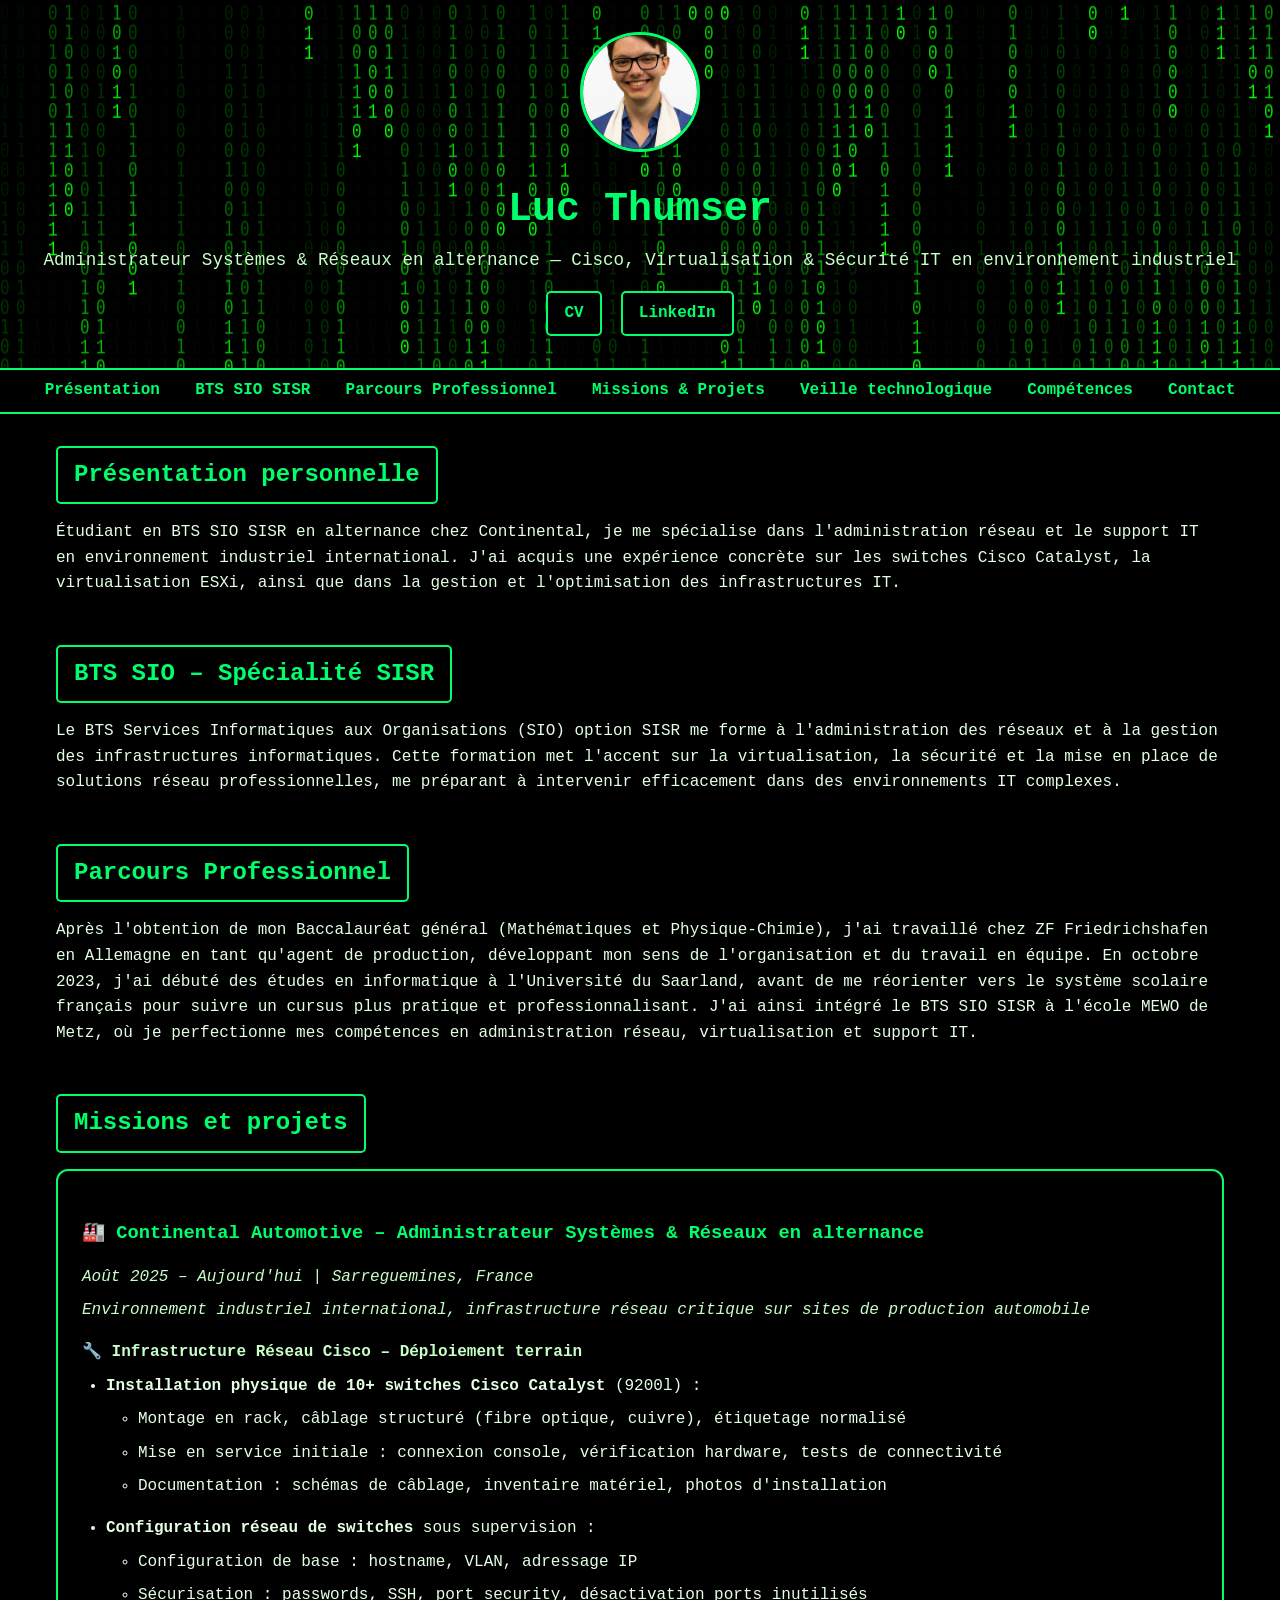
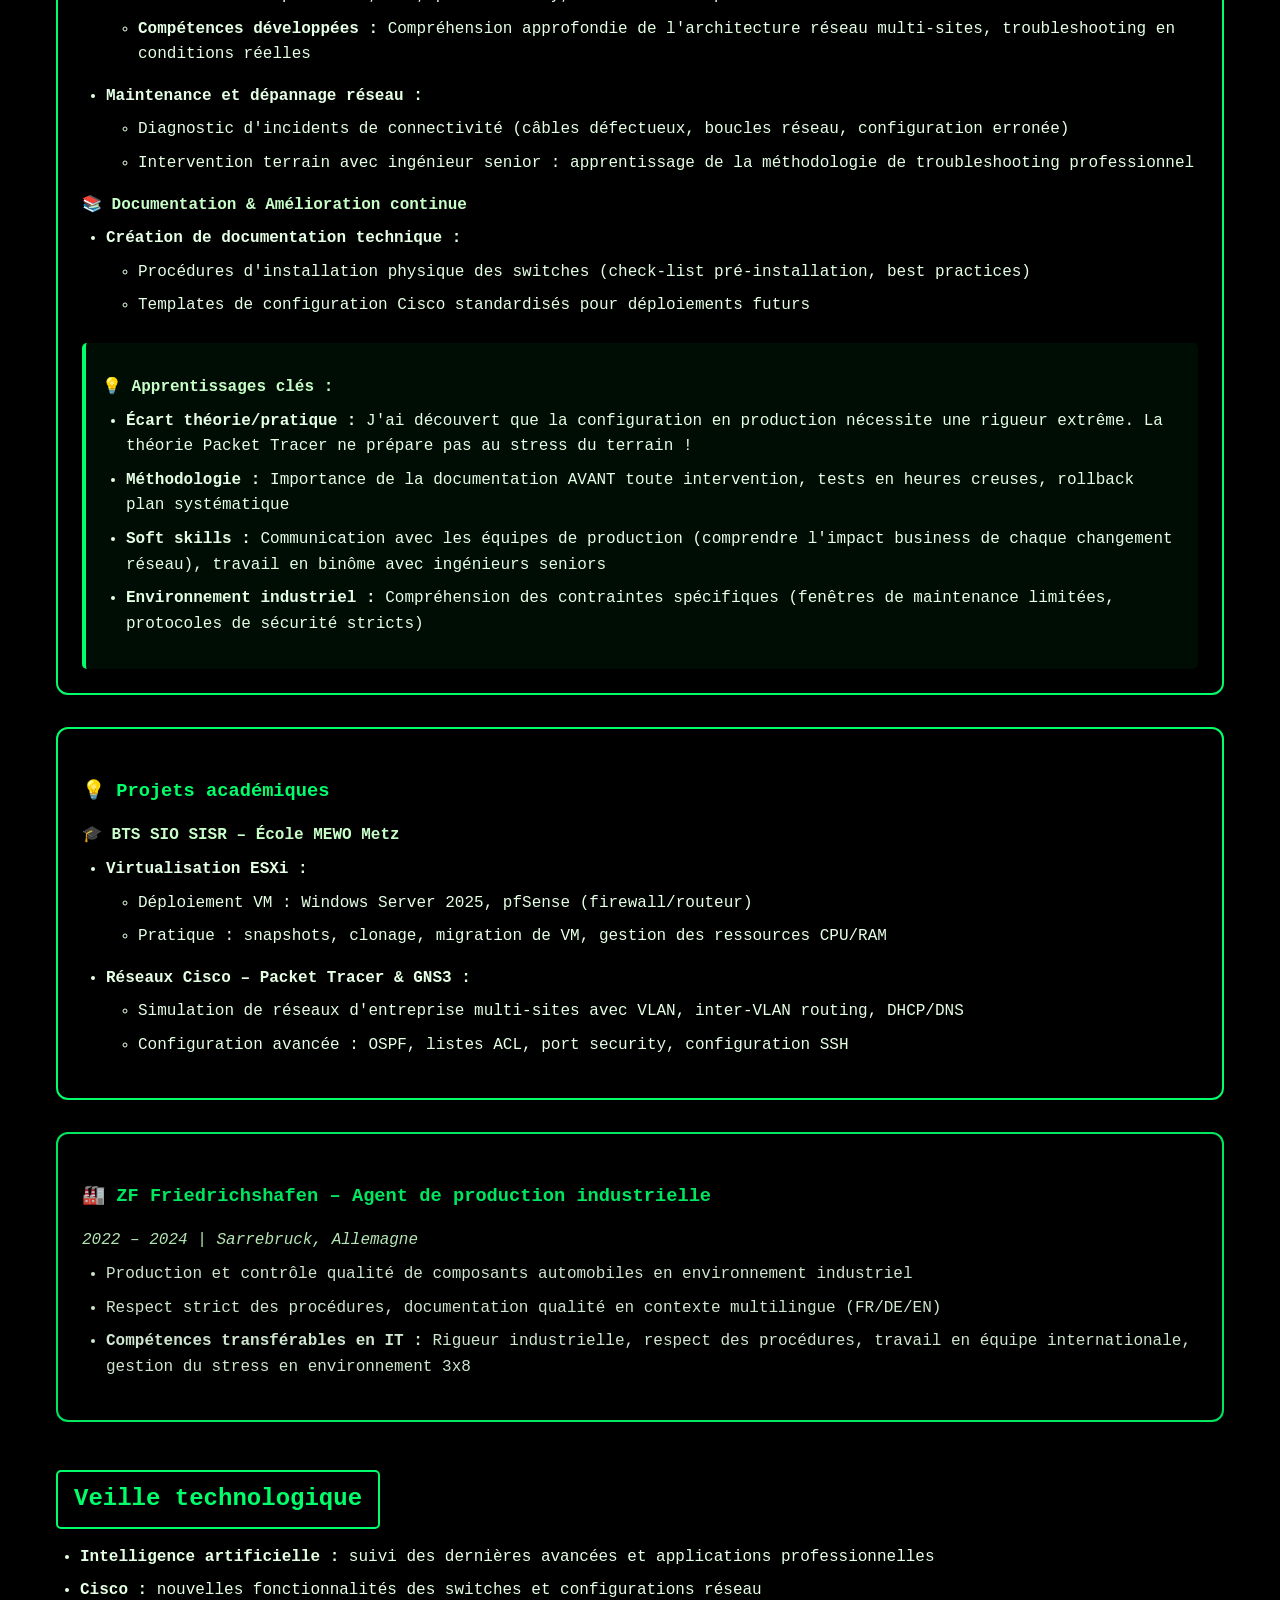
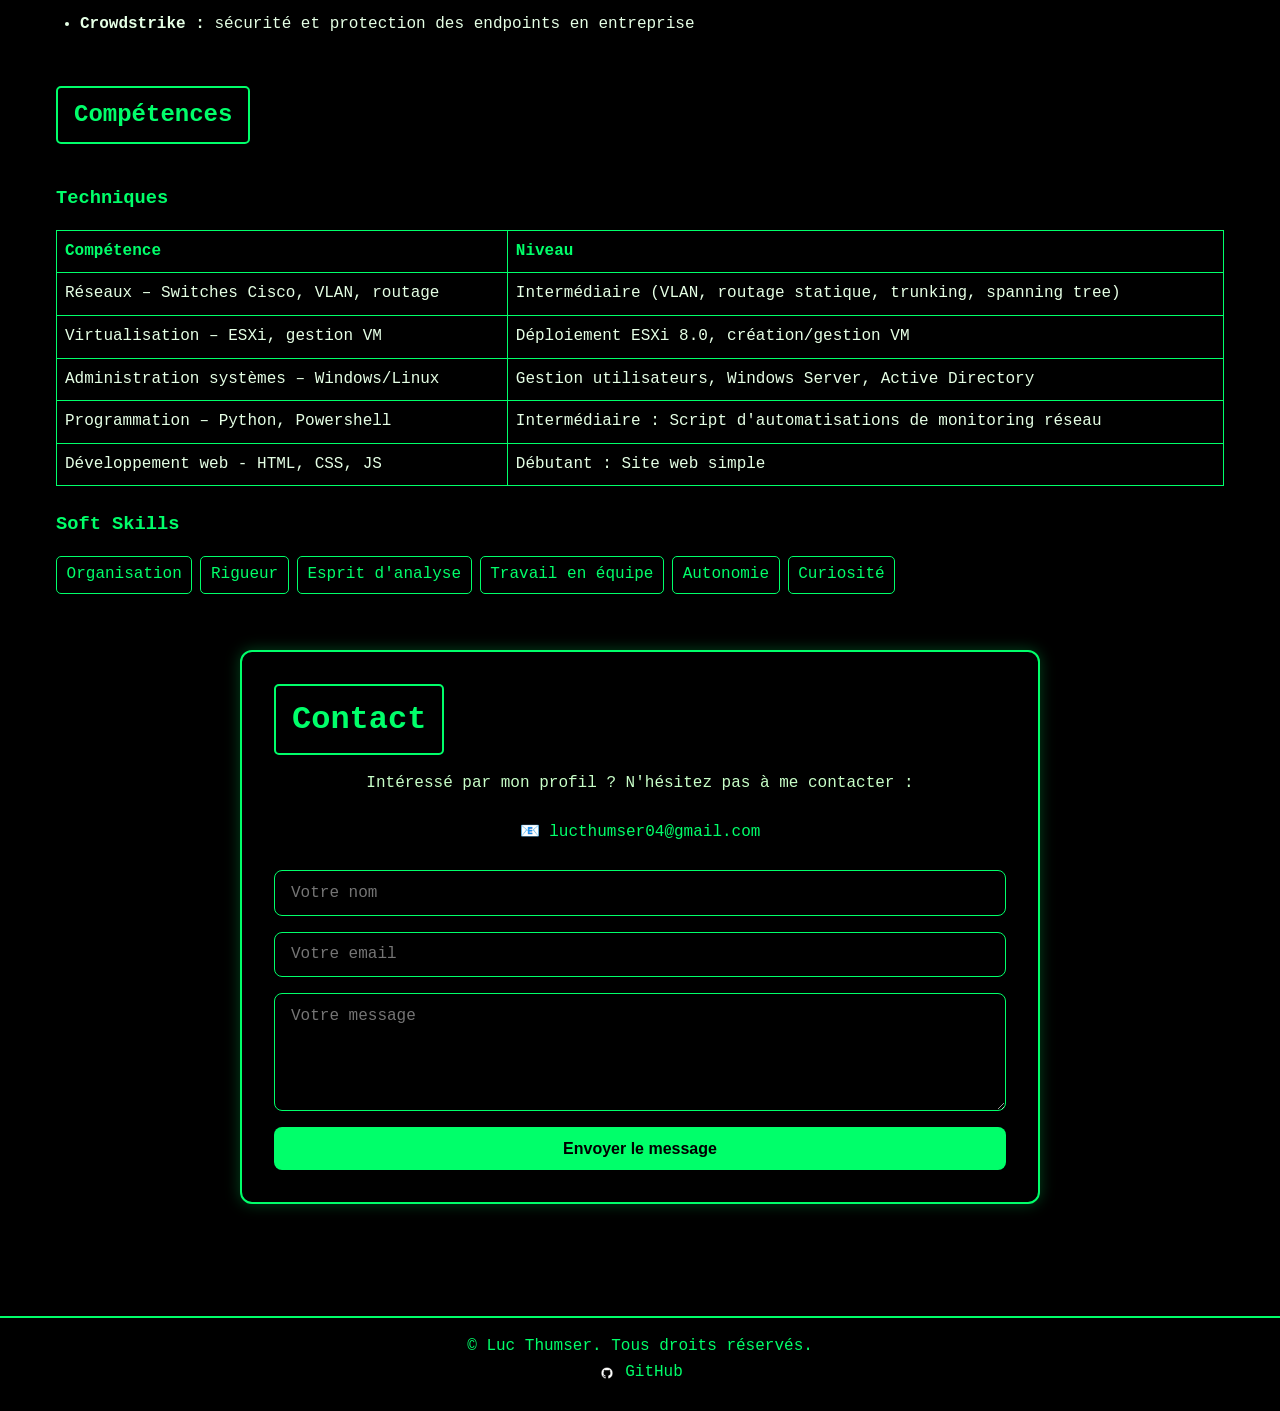
==== commit 55e0e440: "Add files via upload" ====
--- a/PortFolio/index.html
+++ b/PortFolio/index.html
@@ -12,10 +12,9 @@
   <link rel="stylesheet" href="style.css">
 </head>
 <body>
-  <!-- Header -->
   <header>
     <div class="matrix-wrapper">
-        <canvas id="matrix" aria-hidden="true"></canvas>
+      <canvas id="matrix" aria-hidden="true"></canvas>
     </div>
     <div class="header-left">
       <img src="Photo_Luc_Thumser.png" alt="Luc Thumser" class="profile-pic">
@@ -25,128 +24,131 @@
       <p>Administrateur Systèmes & Réseaux en alternance — Cisco, Virtualisation & Sécurité IT en environnement industriel</p>
       <div class="links">
         <a href="CV_Luc_Thumser.pdf" class="btn-cv" download>CV</a>
-        <a href="https://www.linkedin.com/in/luc-thumser-7175b8350/" target="_blank" class="btn-cv">LinkedIn</a>
+        <a href="https://www.linkedin.com/in/luc-thumser-7175b8350/" target="_blank" rel="noopener noreferrer" class="btn-cv">LinkedIn</a>
       </div>
     </div>
   </header>
-  <!-- Navigation sous le header -->
-<nav class="navbar">
-  <ul>
-    <li><a href="#presentation">Présentation</a></li>
-    <li><a href="#bts">BTS SIO SISR</a></li>
-    <li><a href="#PP">Parcours Professionnel</a></li>
-    <li><a href="#missions">Missions & Projets</a></li>
-    <li><a href="#veille">Veille technologique</a></li>
-    <li><a href="#competences">Compétences</a></li>
-    <li><a href="#contact" id="contact-btn">Contact</a></li>
-  </ul>
-</nav>
+
+  <nav class="navbar">
+    <ul>
+      <li><a href="#presentation">Présentation</a></li>
+      <li><a href="#bts">BTS SIO SISR</a></li>
+      <li><a href="#PP">Parcours Professionnel</a></li>
+      <li><a href="#missions">Missions & Projets</a></li>
+      <li><a href="#veille">Veille technologique</a></li>
+      <li><a href="#competences">Compétences</a></li>
+      <li><a href="#contact">Contact</a></li>
+    </ul>
+  </nav>
+
   <main>
-    <!-- Présentation personnelle -->
     <section id="presentation" class="fade-in">
       <h2>Présentation personnelle</h2>
-      <p>Étudiant en BTS SIO SISR en alternance chez Continental, je me spécialise dans l’administration réseau et le support IT en environnement industriel international.  
-        J’ai acquis une expérience concrète sur les switches Cisco Catalyst, la virtualisation ESXi, ainsi que dans la gestion et l’optimisation des infrastructures IT.
-      </p>
-    </section>
-    <!-- Présentation BTS SIO -->
+      <p>Étudiant en BTS SIO SISR en alternance chez Continental, je me spécialise dans l'administration réseau et le support IT en environnement industriel international.  
+        J'ai acquis une expérience concrète sur les switches Cisco Catalyst, la virtualisation ESXi, ainsi que dans la gestion et l'optimisation des infrastructures IT.
+      </p>
+    </section>
+
     <section id="bts" class="fade-in">
       <h2>BTS SIO – Spécialité SISR</h2>
-      <p>Le BTS Services Informatiques aux Organisations (SIO) option SISR me forme à l’administration des réseaux et à la gestion des infrastructures informatiques.  
-        Cette formation met l’accent sur la virtualisation, la sécurité et la mise en place de solutions réseau professionnelles, 
+      <p>Le BTS Services Informatiques aux Organisations (SIO) option SISR me forme à l'administration des réseaux et à la gestion des infrastructures informatiques.  
+        Cette formation met l'accent sur la virtualisation, la sécurité et la mise en place de solutions réseau professionnelles, 
         me préparant à intervenir efficacement dans des environnements IT complexes.
       </p>
     </section>
-    <!-- Présentation Parcours pro -->
+
     <section id="PP" class="fade-in">
       <h2>Parcours Professionnel</h2>
-      <p>Après l’obtention de mon Baccalauréat général (Mathématiques et Physique-Chimie), 
-        j’ai travaillé chez ZF Friedrichshafen en Allemagne en tant qu’agent de production, développant mon sens de l’organisation et du travail en équipe.  
-        En octobre 2023, j’ai débuté des études en informatique à l’Université du Saarland, 
+      <p>Après l'obtention de mon Baccalauréat général (Mathématiques et Physique-Chimie), 
+        j'ai travaillé chez ZF Friedrichshafen en Allemagne en tant qu'agent de production, développant mon sens de l'organisation et du travail en équipe.  
+        En octobre 2023, j'ai débuté des études en informatique à l'Université du Saarland, 
         avant de me réorienter vers le système scolaire français pour suivre un cursus plus pratique et professionnalisant.  
-        J’ai ainsi intégré le BTS SIO SISR à l’école MEWO de Metz, où je perfectionne mes compétences en administration réseau, virtualisation et support IT.
-      </p>
-    </section>
-    <!-- Missions et projets menés -->
+        J'ai ainsi intégré le BTS SIO SISR à l'école MEWO de Metz, où je perfectionne mes compétences en administration réseau, virtualisation et support IT.
+      </p>
+    </section>
+
     <section id="missions" class="fade-in">
-  <h2>Missions et projets</h2>
- 
-  <div class="mission-card">
-    <h3>🏭 Continental Automotive – Administrateur Systèmes & Réseaux en alternance</h3>
-    <p class="mission-period">Août 2025 – Aujourd'hui | Sarreguemines, France</p>
-    <p class="mission-context">
-      <em>Environnement industriel international, infrastructure réseau critique sur sites de production automobile</em>
-    </p>  
-    <h4>🔧 Infrastructure Réseau Cisco – Déploiement terrain</h4>
-    <ul>
-      <li><strong>Installation physique de 10+ switches Cisco Catalyst</strong> (9200l) :
-        <ul>
-          <li>Montage en rack, câblage structuré (fibre optique, cuivre), étiquetage normalisé</li>
-          <li>Mise en service initiale : connexion console, vérification hardware, tests de connectivité</li>
-          <li>Documentation : schémas de câblage, inventaire matériel, photos d'installation</li>
-        </ul>
-      </li>
-      <li><strong>Configuration réseau de switches</strong> sous supervision :
-        <ul>
-          <li>Configuration de base : hostname, VLAN, adressage IP</li>
-          <li>Sécurisation : passwords, SSH, port security, désactivation ports inutilisés</li>
-          <li><strong>Compétences développées :</strong> Compréhension approfondie de l'architecture réseau multi-sites, troubleshooting en conditions réelles</li>
-        </ul>
-      </li>
-      <li><strong>Maintenance et dépannage réseau :</strong>
-        <ul>
-          <li>Diagnostic d'incidents de connectivité (câbles défectueux, boucles réseau, configuration erronée)</li>
-          <li>Intervention terrain avec ingénieur senior : apprentissage de la méthodologie de troubleshooting professionnel</li>
-        </ul>
-      </li>
-    </ul>
-    <h4>📚 Documentation & Amélioration continue</h4>
-    <ul>
-      <li><strong>Création de documentation technique :</strong>
-        <ul>
-          <li>Procédures d'installation physique des switches (check-list pré-installation, best practices)</li>
-          <li>Templates de configuration Cisco standardisés pour déploiements futurs</li>
-        </ul>
-      </li>
-    </ul>
-    <div class="learning-highlight">
-      <h4>💡 Apprentissages clés :</h4>
-      <ul>
-        <li><strong>Écart théorie/pratique :</strong> J'ai découvert que la configuration en production nécessite une rigueur extrême. La théorie Packet Tracer ne prépare pas au stress du terrain !</li>
-        <li><strong>Méthodologie :</strong> Importance de la documentation AVANT toute intervention, tests en heures creuses, rollback plan systématique</li>
-        <li><strong>Soft skills :</strong> Communication avec les équipes de production (comprendre l'impact business de chaque changement réseau), travail en binôme avec ingénieurs seniors</li>
-        <li><strong>Environnement industriel :</strong> Compréhension des contraintes spécifiques (fenêtres de maintenance limitées, protocoles de sécurité stricts)</li>
-      </ul>
-    </div>
-  </div>
-  <div class="mission-card project">
-    <h3>💡 Projets académiques</h3>
-    <h4>🎓 BTS SIO SISR – École MEWO Metz</h4>
-    <ul>
-      <li><strong>Virtualisation ESXi :</strong>
-        <ul>
-          <li>Déploiement VM : Windows Server 2025, pfSense (firewall/routeur)</li>
-          <li>Pratique : snapshots, clonage, migration de VM, gestion des ressources CPU/RAM</li>
-        </ul>
-      </li>
-      <li><strong>Réseaux Cisco – Packet Tracer & GNS3 :</strong>
-        <ul>
-          <li>Simulation de réseaux d'entreprise multi-sites avec VLAN, inter-VLAN routing, DHCP/DNS</li>
-          <li>Configuration avancée : OSPF, listes ACL, port security, configuration SSH</li>
-        </ul>
-      </li>
-    </div>
-  <div class="mission-card secondary">
-    <h3>🏭 ZF Friedrichshafen – Agent de production industrielle</h3>
-    <p class="mission-period">2022 – 2024 | Sarrebruck, Allemagne</p>
-    <ul>
-      <li>Production et contrôle qualité de composants automobiles en environnement industriel</li>
-      <li>Respect strict des procédures, documentation qualité en contexte multilingue (FR/DE/EN)</li>
-      <li><strong>Compétences transférables en IT :</strong> Rigueur industrielle, respect des procédures, travail en équipe internationale, gestion du stress en environnement 3x8</li>
-    </ul>
-  </div>
-</section>
-    <!-- Veille technologique -->
+      <h2>Missions et projets</h2>
+     
+      <div class="mission-card">
+        <h3>🏭 Continental Automotive – Administrateur Systèmes & Réseaux en alternance</h3>
+        <p class="mission-period">Août 2025 – Aujourd'hui | Sarreguemines, France</p>
+        <p class="mission-context">
+          <em>Environnement industriel international, infrastructure réseau critique sur sites de production automobile</em>
+        </p>  
+        <h4>🔧 Infrastructure Réseau Cisco – Déploiement terrain</h4>
+        <ul>
+          <li><strong>Installation physique de 10+ switches Cisco Catalyst</strong> (9200l) :
+            <ul>
+              <li>Montage en rack, câblage structuré (fibre optique, cuivre), étiquetage normalisé</li>
+              <li>Mise en service initiale : connexion console, vérification hardware, tests de connectivité</li>
+              <li>Documentation : schémas de câblage, inventaire matériel, photos d'installation</li>
+            </ul>
+          </li>
+          <li><strong>Configuration réseau de switches</strong> sous supervision :
+            <ul>
+              <li>Configuration de base : hostname, VLAN, adressage IP</li>
+              <li>Sécurisation : passwords, SSH, port security, désactivation ports inutilisés</li>
+              <li><strong>Compétences développées :</strong> Compréhension approfondie de l'architecture réseau multi-sites, troubleshooting en conditions réelles</li>
+            </ul>
+          </li>
+          <li><strong>Maintenance et dépannage réseau :</strong>
+            <ul>
+              <li>Diagnostic d'incidents de connectivité (câbles défectueux, boucles réseau, configuration erronée)</li>
+              <li>Intervention terrain avec ingénieur senior : apprentissage de la méthodologie de troubleshooting professionnel</li>
+            </ul>
+          </li>
+        </ul>
+        <h4>📚 Documentation & Amélioration continue</h4>
+        <ul>
+          <li><strong>Création de documentation technique :</strong>
+            <ul>
+              <li>Procédures d'installation physique des switches (check-list pré-installation, best practices)</li>
+              <li>Templates de configuration Cisco standardisés pour déploiements futurs</li>
+            </ul>
+          </li>
+        </ul>
+        <div class="learning-highlight">
+          <h4>💡 Apprentissages clés :</h4>
+          <ul>
+            <li><strong>Écart théorie/pratique :</strong> J'ai découvert que la configuration en production nécessite une rigueur extrême. La théorie Packet Tracer ne prépare pas au stress du terrain !</li>
+            <li><strong>Méthodologie :</strong> Importance de la documentation AVANT toute intervention, tests en heures creuses, rollback plan systématique</li>
+            <li><strong>Soft skills :</strong> Communication avec les équipes de production (comprendre l'impact business de chaque changement réseau), travail en binôme avec ingénieurs seniors</li>
+            <li><strong>Environnement industriel :</strong> Compréhension des contraintes spécifiques (fenêtres de maintenance limitées, protocoles de sécurité stricts)</li>
+          </ul>
+        </div>
+      </div>
+
+      <div class="mission-card project">
+        <h3>💡 Projets académiques</h3>
+        <h4>🎓 BTS SIO SISR – École MEWO Metz</h4>
+        <ul>
+          <li><strong>Virtualisation ESXi :</strong>
+            <ul>
+              <li>Déploiement VM : Windows Server 2025, pfSense (firewall/routeur)</li>
+              <li>Pratique : snapshots, clonage, migration de VM, gestion des ressources CPU/RAM</li>
+            </ul>
+          </li>
+          <li><strong>Réseaux Cisco – Packet Tracer & GNS3 :</strong>
+            <ul>
+              <li>Simulation de réseaux d'entreprise multi-sites avec VLAN, inter-VLAN routing, DHCP/DNS</li>
+              <li>Configuration avancée : OSPF, listes ACL, port security, configuration SSH</li>
+            </ul>
+          </li>
+        </ul>
+      </div>
+
+      <div class="mission-card secondary">
+        <h3>🏭 ZF Friedrichshafen – Agent de production industrielle</h3>
+        <p class="mission-period">2022 – 2024 | Sarrebruck, Allemagne</p>
+        <ul>
+          <li>Production et contrôle qualité de composants automobiles en environnement industriel</li>
+          <li>Respect strict des procédures, documentation qualité en contexte multilingue (FR/DE/EN)</li>
+          <li><strong>Compétences transférables en IT :</strong> Rigueur industrielle, respect des procédures, travail en équipe internationale, gestion du stress en environnement 3x8</li>
+        </ul>
+      </div>
+    </section>
+
     <section id="veille" class="fade-in">
       <h2>Veille technologique</h2>
       <ul>
@@ -155,19 +157,26 @@
         <li><strong>Crowdstrike :</strong> sécurité et protection des endpoints en entreprise</li>
       </ul>
     </section>
-    <!-- Tableau de compétences -->
+
     <section id="competences" class="fade-in">
       <h2>Compétences</h2>
       <h3>Techniques</h3>
       <table>
-        <tr><th>Compétence</th><th>Niveau</th></tr>
-        <tr><td>Réseaux – Switches Cisco, VLAN, routage</td><td>Intermédiaire (VLAN, routage statique, trunking, spanning tree)</td></tr>
-        <tr><td>Virtualisation – ESXi, gestion VM</td><td>Déploiement ESXi 8.0, création/gestion VM</td></tr>
-        <tr><td>Administration systèmes – Windows/Linux</td><td>Gestion utilisateurs, Windows Server, Active Directory</td></tr>
-        <tr><td>Programmation – Python, Powershell</td><td>Intermédiaire : Script d'automatisations de monitoring réseau </td></tr>
-        <tr><td>Développement web - HTML, CSS, JS</td><td>Débutant : Site web simple</td></tr>
+        <thead>
+          <tr>
+            <th>Compétence</th>
+            <th>Niveau</th>
+          </tr>
+        </thead>
+        <tbody>
+          <tr><td>Réseaux – Switches Cisco, VLAN, routage</td><td>Intermédiaire (VLAN, routage statique, trunking, spanning tree)</td></tr>
+          <tr><td>Virtualisation – ESXi, gestion VM</td><td>Déploiement ESXi 8.0, création/gestion VM</td></tr>
+          <tr><td>Administration systèmes – Windows/Linux</td><td>Gestion utilisateurs, Windows Server, Active Directory</td></tr>
+          <tr><td>Programmation – Python, Powershell</td><td>Intermédiaire : Script d'automatisations de monitoring réseau </td></tr>
+          <tr><td>Développement web - HTML, CSS, JS</td><td>Débutant : Site web simple</td></tr>
+        </tbody>
       </table>
-      <!-- Compétences -->
+
       <h3>Soft Skills</h3>
       <ul class="soft-skills">
         <li>Organisation</li>
@@ -178,36 +187,30 @@
         <li>Curiosité</li>
       </ul>
     </section>
-    <!-- Page de contact -->
+
     <section id="contact" class="fade-in">
       <h2>Contact</h2>
-      <p>Intéressé par mon profil ? N’hésitez pas à me contacter :</p>
-      <!-- Coordonnées directes -->
+      <p>Intéressé par mon profil ? N'hésitez pas à me contacter :</p>
       <p>
-        📧 <a href="mailto:lucthumser04@gmail.com">lucthumser04@gmail.com</a><br>
-      </p>
-      <!-- Formulaire de contact -->
+        📧 <a href="mailto:lucthumser04@gmail.com">lucthumser04@gmail.com</a>
+      </p>
       <form action="https://formsubmit.co/lucthumser04@gmail.com" method="POST" class="contact-form">
         <input type="text" name="nom" placeholder="Votre nom" required>
         <input type="email" name="email" placeholder="Votre email" required>
         <textarea name="message" placeholder="Votre message" rows="5" required></textarea>
         <button type="submit">Envoyer le message</button>
       </form>
-      </section>
-  <!-- Copyright tag -->
+    </section>
+  </main>
+
   <footer>
     <p>© <span id="year"></span> Luc Thumser. Tous droits réservés.</p>
-    <script>document.getElementById("year").textContent = new Date().getFullYear();</script>
-    <a href="https://github.com/overdeath41" target="_blank" 
-      style="text-decoration:none; color:inherit;" 
-      aria-label="Profil GitHub de Luc Thumser">
-   <img src="github.png" 
-        alt="" 
-        style="width:20px; vertical-align:middle; margin-right:5px;">
-   GitHub
-</a>
+    <a href="https://github.com/overdeath41" target="_blank" rel="noopener noreferrer" class="github-link" aria-label="Profil GitHub de Luc Thumser">
+      <img src="github.png" alt="" width="20" height="20">
+      GitHub
+    </a>
   </footer>
-  <!-- Lien vers le fichier javascript de la page -->
+
   <script src="script.js"></script>
 </body>
 </html>
--- a/PortFolio/style.css
+++ b/PortFolio/style.css
@@ -1,61 +1,68 @@
 /* ========================
-   THEME HACKER VERT & NOIR
-======================== */
-
-/* Couleurs globales */
+   CSS VARIABLES
+======================== */
+:root {
+  --color-bg: #000;
+  --color-primary: #00ff6a;
+  --color-text: #e5ffe5;
+  --color-text-light: #c8ffc8;
+  --color-shadow: #00ff6a44;
+  --color-shadow-hover: #00ff6a66;
+  --border-width: 2px;
+  --border-radius: 5px;
+  --border-radius-lg: 12px;
+  --transition: 0.3s;
+  --font-mono: monospace, Arial;
+}
+
+/* ========================
+   BASE STYLES
+======================== */
+* {
+  margin: 0;
+  padding: 0;
+  box-sizing: border-box;
+}
+
 body {
-  background-color: #000;
-  color: #e5ffe5; /* texte principal vert pâle lisible */
-  font-family: monospace, Arial;
-}
-
-/* HEADER */
+  background-color: var(--color-bg);
+  color: var(--color-text);
+  font-family: var(--font-mono);
+  line-height: 1.6;
+}
+
+main {
+  padding: 2rem 1rem;
+  max-width: 1200px;
+  margin: 0 auto;
+}
+
+section {
+  margin-bottom: 3rem;
+}
+
+/* ========================
+   HEADER
+======================== */
 header {
-  background-color: #000;
-  color: #00ff6a;
+  position: relative;
+  background-color: var(--color-bg);
+  color: var(--color-primary);
   padding: 2rem 1rem;
   text-align: center;
-  border-bottom: 2px solid #00ff6a;
+  border-bottom: var(--border-width) solid var(--color-primary);
   z-index: 3;
-  position: relative;
-}
-
-header .profile-pic {
-  position: relative;
-  width: 120px;
-  height: 120px;
-  border-radius: 50%;
-  object-fit: cover;
-  margin-bottom: 1rem;
-  border: 3px solid #00ff6a;
-  z-index: 2;
-}
-
-header h1 {
-  font-size: 2.5rem;
-  margin-bottom: 0.3rem;
-  color: #00ff6a;
-  z-index: 2;
-}
-
-header p {
-  font-size: 1.1rem;
-  margin-bottom: 0.5rem;
-  color: #c8ffc8;
-  z-index: 2;
-}
-
-/* Wrapper du canvas */
+}
+
 .matrix-wrapper {
   position: absolute;
   top: 0;
   left: 0;
   width: 100%;
   height: 100%;
-  z-index: 1; /* derrière le contenu */
-}
-
-/* Canvas Matrix */
+  z-index: 1;
+}
+
 #matrix {
   width: 100%;
   height: 100%;
@@ -63,35 +70,61 @@
 
 .header-left,
 .header-content {
-  position: relative; /* IMPORTANT */
-  z-index: 2;         /* devant le canvas */
-}
-
-/* Boutons LinkedIn / CV */
-header .links a {
+  position: relative;
+  z-index: 2;
+}
+
+.profile-pic {
+  width: 120px;
+  height: 120px;
+  border-radius: 50%;
+  object-fit: cover;
+  margin-bottom: 1rem;
+  border: 3px solid var(--color-primary);
+}
+
+header h1 {
+  font-size: 2.5rem;
+  margin-bottom: 0.3rem;
+  color: var(--color-primary);
+}
+
+header p {
+  font-size: 1.1rem;
+  margin-bottom: 0.5rem;
+  color: var(--color-text-light);
+}
+
+.links {
+  margin-top: 1rem;
+}
+
+.btn-cv {
   display: inline-block;
-  background-color: #000;
-  color: #00ff6a;
-  border: 2px solid #00ff6a;
+  background-color: var(--color-bg);
+  color: var(--color-primary);
+  border: var(--border-width) solid var(--color-primary);
   padding: 0.5rem 1rem;
-  border-radius: 5px;
+  border-radius: var(--border-radius);
   text-decoration: none;
   margin: 0 0.3rem;
   font-weight: bold;
-  transition: 0.3s;
-}
-
-header .links a:hover {
-  background-color: #00ff6a;
-  color: #000;
-}
-
-/* NAVBAR */
+  transition: var(--transition);
+}
+
+.btn-cv:hover {
+  background-color: var(--color-primary);
+  color: var(--color-bg);
+}
+
+/* ========================
+   NAVIGATION
+======================== */
 .navbar {
-  background-color: #000;
+  background-color: var(--color-bg);
   text-align: center;
   padding: 0.5rem 0;
-  border-bottom: 2px solid #00ff6a;
+  border-bottom: var(--border-width) solid var(--color-primary);
   position: sticky;
   top: 0;
   z-index: 1000;
@@ -99,133 +132,168 @@
 
 .navbar ul {
   list-style: none;
-  padding: 0;
-  margin: 0;
   display: inline-flex;
   flex-wrap: wrap;
-}
-
-.navbar ul li {
-  margin: 0 1rem;
-}
-
-.navbar ul li a {
+  gap: 1rem;
+}
+
+.navbar li a {
   text-decoration: none;
-  color: #00ff6a;
+  color: var(--color-primary);
   font-weight: bold;
   padding: 0.3rem 0.6rem;
-  transition: 0.3s;
-  border-radius: 5px;
-}
-
-.navbar ul li a:hover {
-  background-color: #00ff6a;
-  color: #000;
-}
-
-/* Responsive navbar */
-@media(max-width: 600px) {
-  .navbar ul {
-    flex-direction: column;
-    align-items: center;
-  }
-  .navbar ul li {
-    margin: 0.3rem 0;
-  }
-}
-
-/* TITRES DE SECTION */
+  transition: var(--transition);
+  border-radius: var(--border-radius);
+}
+
+.navbar li a:hover {
+  background-color: var(--color-primary);
+  color: var(--color-bg);
+}
+
+/* ========================
+   SECTIONS
+======================== */
 section h2 {
-  background-color: #000;
-  border: 2px solid #00ff6a;
-  color: #00ff6a;
+  background-color: var(--color-bg);
+  border: var(--border-width) solid var(--color-primary);
+  color: var(--color-primary);
   padding: 0.5rem 1rem;
-  border-radius: 5px;
+  border-radius: var(--border-radius);
   display: inline-block;
   margin-bottom: 1rem;
 }
 
-/* TEXTES */
+section h3 {
+  color: var(--color-primary);
+  margin: 1.5rem 0 1rem;
+}
+
+section h4 {
+  color: var(--color-text-light);
+  margin: 1rem 0 0.5rem;
+}
+
 section p {
   margin-bottom: 1rem;
-  line-height: 1.6;
-}
-
-/* TABLEAUX */
+}
+
+section ul {
+  margin-left: 1.5rem;
+  margin-bottom: 1rem;
+}
+
+section li {
+  margin-bottom: 0.5rem;
+}
+
+/* ========================
+   MISSION CARDS
+======================== */
+.mission-card {
+  background-color: var(--color-bg);
+  border: var(--border-width) solid var(--color-primary);
+  border-radius: var(--border-radius-lg);
+  padding: 1.5rem;
+  margin-bottom: 2rem;
+}
+
+.mission-card.project {
+  border-color: var(--color-primary);
+}
+
+.mission-card.secondary {
+  border-color: var(--color-primary);
+  opacity: 0.9;
+}
+
+.mission-period {
+  color: var(--color-text-light);
+  font-style: italic;
+  margin-bottom: 0.5rem;
+}
+
+.mission-context {
+  color: var(--color-text-light);
+  margin-bottom: 1rem;
+}
+
+.learning-highlight {
+  background-color: rgba(0, 255, 106, 0.05);
+  border-left: 4px solid var(--color-primary);
+  padding: 1rem;
+  margin-top: 1.5rem;
+  border-radius: var(--border-radius);
+}
+
+.mission-card ul {
+  margin-left: 1.5rem;
+}
+
+.mission-card ul ul {
+  margin-top: 0.5rem;
+  margin-left: 2rem;
+}
+
+/* ========================
+   TABLES
+======================== */
 table {
   width: 100%;
   border-collapse: collapse;
   margin: 1rem 0;
 }
 
-table th, 
+table th,
 table td {
-  border: 1px solid #00ff6a;
+  border: 1px solid var(--color-primary);
   padding: 0.5rem;
-  color: #e5ffe5;
+  color: var(--color-text);
+  text-align: left;
 }
 
 table th {
-  background-color: #000;
-  color: #00ff6a;
-}
-
-/* Soft skills */
+  background-color: var(--color-bg);
+  color: var(--color-primary);
+  font-weight: bold;
+}
+
+/* ========================
+   SOFT SKILLS
+======================== */
+.soft-skills {
+  list-style: none;
+  margin: 1rem 0;
+  display: flex;
+  flex-wrap: wrap;
+  gap: 0.5rem;
+}
+
 .soft-skills li {
   display: inline-block;
-  background-color: #000;
-  color: #00ff6a;
+  background-color: var(--color-bg);
+  color: var(--color-primary);
   padding: 0.3rem 0.6rem;
-  border-radius: 5px;
-  border: 1px solid #00ff6a;
-  margin: 0.2rem;
-}
-
-/* Éléments cachés */
-.hidden {
-  display: none;
-}
-
-/* Animation fade */
-.fade-in {
-  opacity: 0;
-  transform: translateY(20px);
-  transition: opacity 0.8s ease-out, transform 0.8s ease-out;
-}
-
-.fade-in.visible {
-  opacity: 1;
-  transform: translateY(0);
-}
-
-/* FOOTER */
-footer {
-  text-align: center;
-  padding: 1rem;
-  background-color: #000;
-  border-top: 2px solid #00ff6a;
-  color: #00ff6a;
-  margin-top: 2rem;
-}
-
-/* ========================
-   SECTION CONTACT
-======================== */
-
+  border-radius: var(--border-radius);
+  border: 1px solid var(--color-primary);
+}
+
+/* ========================
+   CONTACT SECTION
+======================== */
 #contact {
   max-width: 800px;
   margin: 3rem auto;
   padding: 2rem;
-  background-color: #000;
-  border-radius: 12px;
-  border: 2px solid #00ff6a;
-  box-shadow: 0 0 15px #00ff6a44;
+  background-color: var(--color-bg);
+  border-radius: var(--border-radius-lg);
+  border: var(--border-width) solid var(--color-primary);
+  box-shadow: 0 0 15px var(--color-shadow);
 }
 
 #contact h2 {
   text-align: center;
   font-size: 2rem;
-  color: #00ff6a;
   margin-bottom: 1rem;
 }
 
@@ -233,11 +301,11 @@
   text-align: center;
   font-size: 1rem;
   margin-bottom: 1.5rem;
-  color: #c8ffc8;
+  color: var(--color-text-light);
 }
 
 #contact a {
-  color: #00ff6a;
+  color: var(--color-primary);
   text-decoration: none;
   font-weight: 500;
 }
@@ -246,7 +314,6 @@
   text-decoration: underline;
 }
 
-/* Formulaire */
 .contact-form {
   display: flex;
   flex-direction: column;
@@ -256,48 +323,114 @@
 .contact-form input,
 .contact-form textarea {
   padding: 0.8rem 1rem;
-  border: 1px solid #00ff6a;
-  background-color: #000;
-  color: #e5ffe5;
+  border: 1px solid var(--color-primary);
+  background-color: var(--color-bg);
+  color: var(--color-text);
   border-radius: 8px;
   font-size: 1rem;
-  transition: 0.3s;
+  font-family: var(--font-mono);
+  transition: var(--transition);
 }
 
 .contact-form input:focus,
 .contact-form textarea:focus {
-  border-color: #00ff6a;
-  box-shadow: 0 0 5px #00ff6a66;
+  border-color: var(--color-primary);
+  box-shadow: 0 0 5px var(--color-shadow-hover);
   outline: none;
 }
 
 .contact-form button {
   padding: 0.8rem 1rem;
-  background-color: #00ff6a;
-  color: #000;
+  background-color: var(--color-primary);
+  color: var(--color-bg);
   border: none;
   border-radius: 8px;
   font-size: 1rem;
   cursor: pointer;
   font-weight: 600;
-  transition: 0.3s;
+  transition: var(--transition);
 }
 
 .contact-form button:hover {
   background-color: #00ff4a;
   transform: translateY(-2px);
-  box-shadow: 0 4px 12px #00ff6a66;
-}
-
-/* Responsive contact */
-@media (max-width: 600px) {
+  box-shadow: 0 4px 12px var(--color-shadow-hover);
+}
+
+/* ========================
+   FOOTER
+======================== */
+footer {
+  text-align: center;
+  padding: 1rem;
+  background-color: var(--color-bg);
+  border-top: var(--border-width) solid var(--color-primary);
+  color: var(--color-primary);
+  margin-top: 2rem;
+}
+
+.github-link {
+  display: inline-flex;
+  align-items: center;
+  gap: 0.5rem;
+  text-decoration: none;
+  color: inherit;
+  transition: var(--transition);
+}
+
+.github-link:hover {
+  opacity: 0.8;
+}
+
+.github-link img {
+  vertical-align: middle;
+}
+
+/* ========================
+   ANIMATIONS
+======================== */
+.fade-in {
+  opacity: 0;
+  transform: translateY(20px);
+  transition: opacity 0.8s ease-out, transform 0.8s ease-out;
+}
+
+.fade-in.visible {
+  opacity: 1;
+  transform: translateY(0);
+}
+
+/* ========================
+   RESPONSIVE DESIGN
+======================== */
+@media (max-width: 768px) {
+  header h1 {
+    font-size: 2rem;
+  }
+
+  header p {
+    font-size: 1rem;
+  }
+
+  .navbar ul {
+    flex-direction: column;
+    align-items: center;
+    gap: 0.5rem;
+  }
+
   #contact {
     padding: 1.5rem;
   }
+
   #contact h2 {
     font-size: 1.7rem;
   }
-  #contact p {
-    font-size: 0.95rem;
-  }
-}
+
+  table {
+    font-size: 0.9rem;
+  }
+
+  .mission-card {
+    padding: 1rem;
+  }
+}
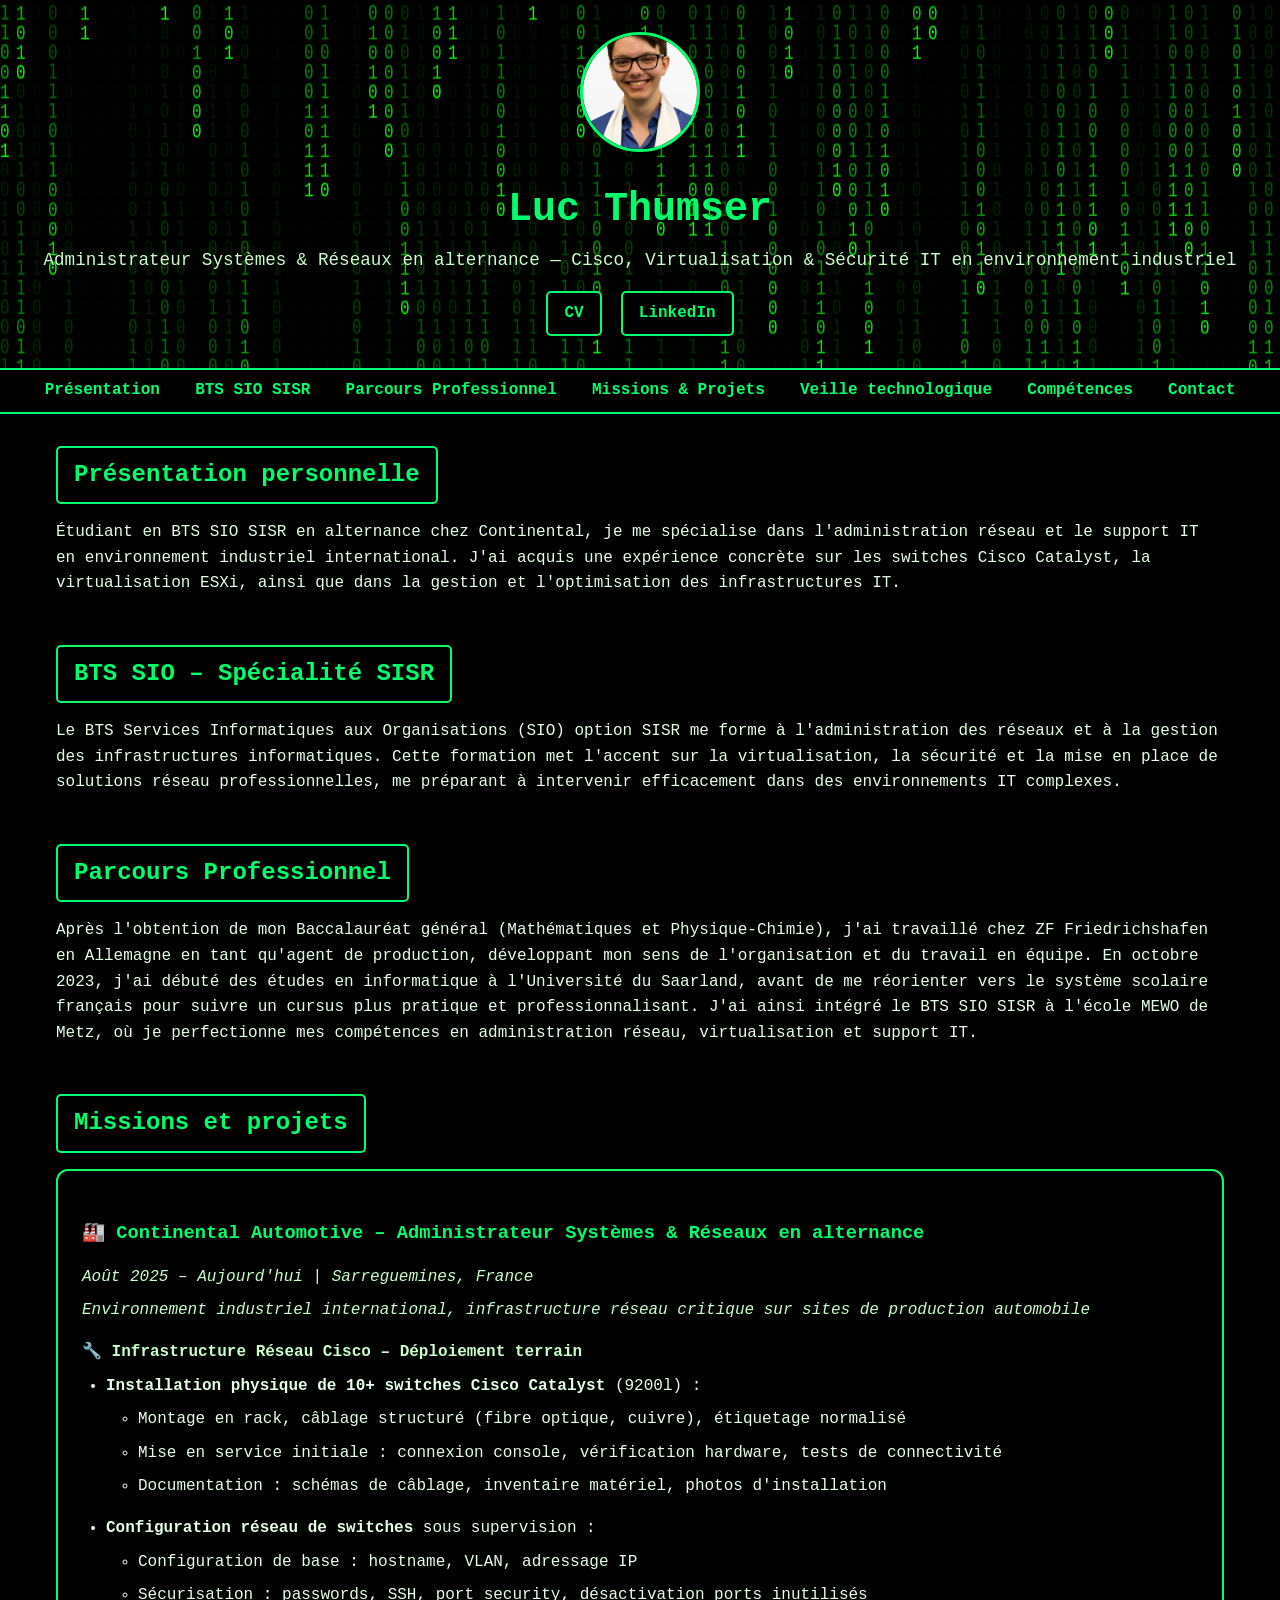
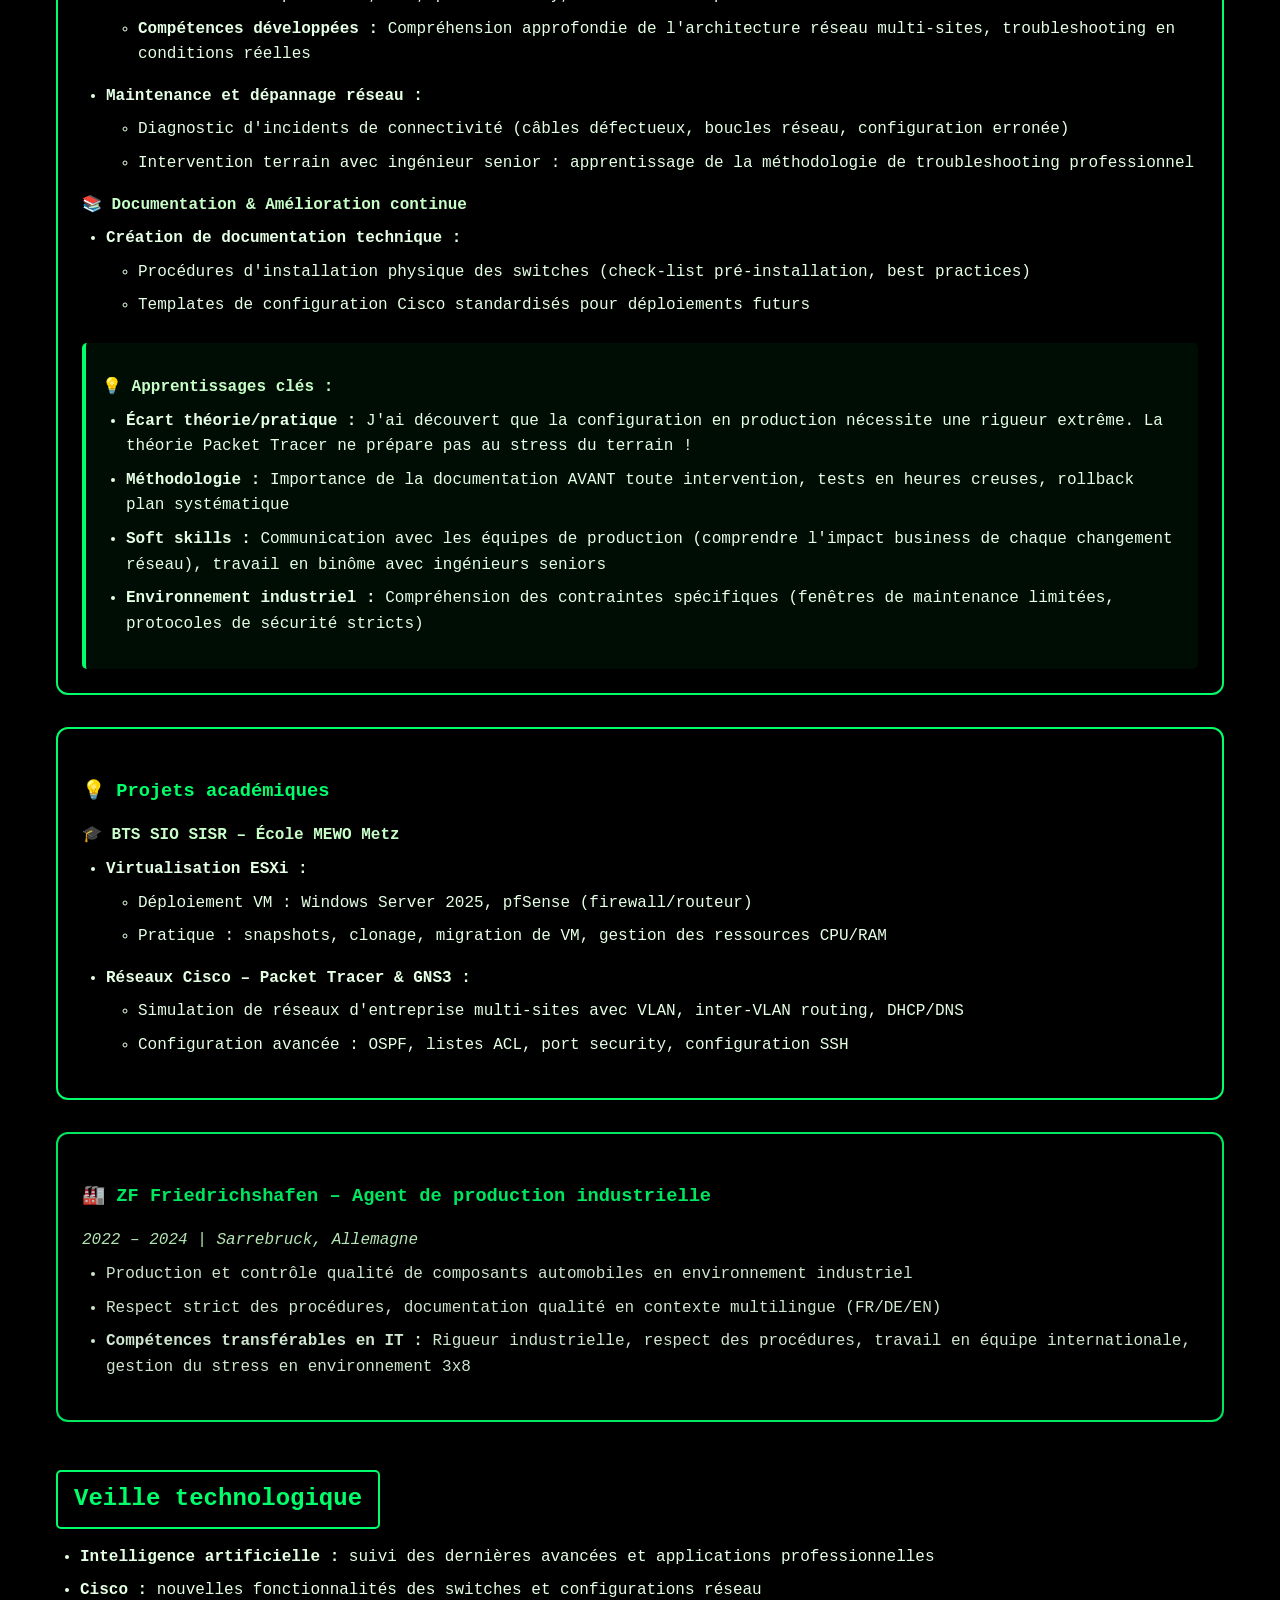
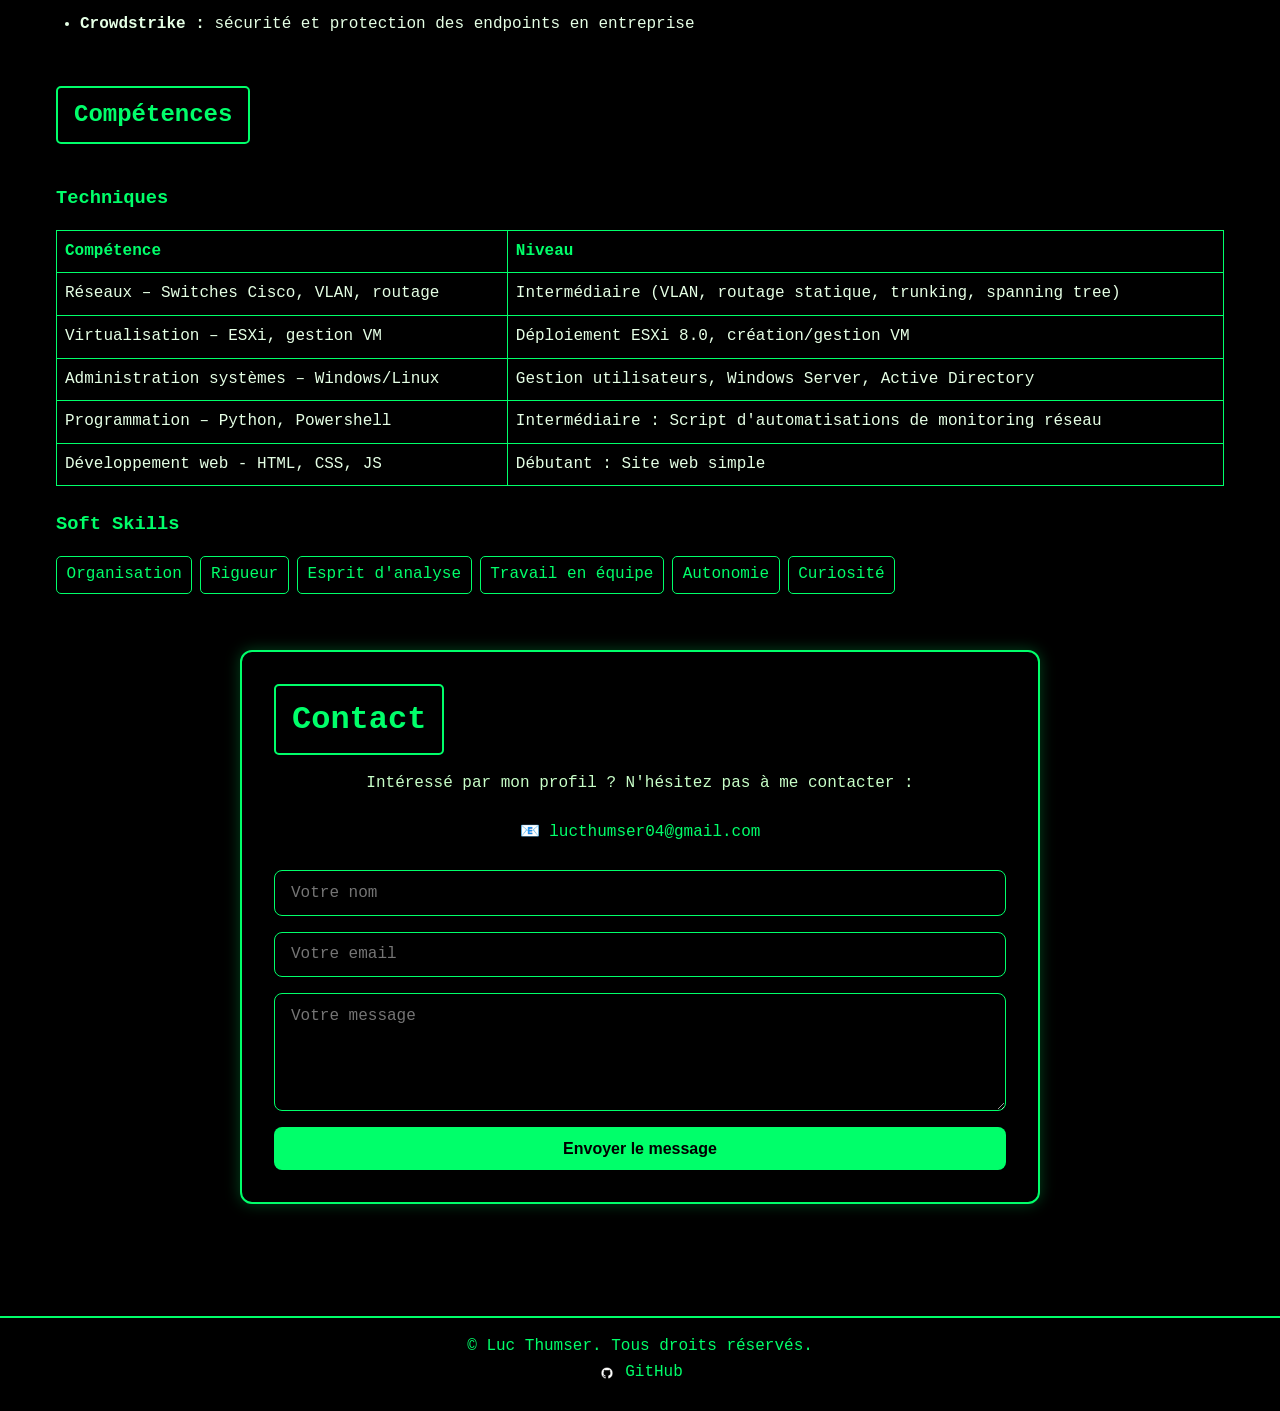
==== commit 7fbc03c7: "Add files via upload" ====
--- a/PortFolio/index.html
+++ b/PortFolio/index.html
@@ -13,23 +13,17 @@
 </head>
 <body>
   <header>
-    <div class="matrix-wrapper">
-      <canvas id="matrix" aria-hidden="true"></canvas>
-    </div>
-    <div class="header-left">
-      <img src="Photo_Luc_Thumser.png" alt="Luc Thumser" class="profile-pic">
-    </div>
-    <div class="header-content">
-      <h1>Luc Thumser</h1>
-      <p>Administrateur Systèmes & Réseaux en alternance — Cisco, Virtualisation & Sécurité IT en environnement industriel</p>
-      <div class="links">
-        <a href="CV_Luc_Thumser.pdf" class="btn-cv" download>CV</a>
-        <a href="https://www.linkedin.com/in/luc-thumser-7175b8350/" target="_blank" rel="noopener noreferrer" class="btn-cv">LinkedIn</a>
-      </div>
+    <canvas id="matrix" aria-hidden="true"></canvas>
+    <img src="Photo_Luc_Thumser.png" alt="Luc Thumser" class="profile-pic">
+    <h1>Luc Thumser</h1>
+    <p>Administrateur Systèmes & Réseaux en alternance — Cisco, Virtualisation & Sécurité IT en environnement industriel</p>
+    <div class="links">
+      <a href="CV_Luc_Thumser.pdf" class="btn-cv" download>CV</a>
+      <a href="https://www.linkedin.com/in/luc-thumser-7175b8350/" target="_blank" rel="noopener noreferrer" class="btn-cv">LinkedIn</a>
     </div>
   </header>
 
-  <nav class="navbar">
+  <nav class="navbar" aria-label="Navigation principale">
     <ul>
       <li><a href="#presentation">Présentation</a></li>
       <li><a href="#bts">BTS SIO SISR</a></li>
@@ -70,44 +64,51 @@
     <section id="missions" class="fade-in">
       <h2>Missions et projets</h2>
      
-      <div class="mission-card">
+      <article class="mission-card">
         <h3>🏭 Continental Automotive – Administrateur Systèmes & Réseaux en alternance</h3>
         <p class="mission-period">Août 2025 – Aujourd'hui | Sarreguemines, France</p>
         <p class="mission-context">
           <em>Environnement industriel international, infrastructure réseau critique sur sites de production automobile</em>
         </p>  
+        
         <h4>🔧 Infrastructure Réseau Cisco – Déploiement terrain</h4>
         <ul>
-          <li><strong>Installation physique de 10+ switches Cisco Catalyst</strong> (9200l) :
+          <li>
+            <strong>Installation physique de 10+ switches Cisco Catalyst</strong> (9200l) :
             <ul>
               <li>Montage en rack, câblage structuré (fibre optique, cuivre), étiquetage normalisé</li>
               <li>Mise en service initiale : connexion console, vérification hardware, tests de connectivité</li>
               <li>Documentation : schémas de câblage, inventaire matériel, photos d'installation</li>
             </ul>
           </li>
-          <li><strong>Configuration réseau de switches</strong> sous supervision :
+          <li>
+            <strong>Configuration réseau de switches</strong> sous supervision :
             <ul>
               <li>Configuration de base : hostname, VLAN, adressage IP</li>
               <li>Sécurisation : passwords, SSH, port security, désactivation ports inutilisés</li>
               <li><strong>Compétences développées :</strong> Compréhension approfondie de l'architecture réseau multi-sites, troubleshooting en conditions réelles</li>
             </ul>
           </li>
-          <li><strong>Maintenance et dépannage réseau :</strong>
+          <li>
+            <strong>Maintenance et dépannage réseau :</strong>
             <ul>
               <li>Diagnostic d'incidents de connectivité (câbles défectueux, boucles réseau, configuration erronée)</li>
               <li>Intervention terrain avec ingénieur senior : apprentissage de la méthodologie de troubleshooting professionnel</li>
             </ul>
           </li>
         </ul>
+        
         <h4>📚 Documentation & Amélioration continue</h4>
         <ul>
-          <li><strong>Création de documentation technique :</strong>
+          <li>
+            <strong>Création de documentation technique :</strong>
             <ul>
               <li>Procédures d'installation physique des switches (check-list pré-installation, best practices)</li>
               <li>Templates de configuration Cisco standardisés pour déploiements futurs</li>
             </ul>
           </li>
         </ul>
+        
         <div class="learning-highlight">
           <h4>💡 Apprentissages clés :</h4>
           <ul>
@@ -117,28 +118,30 @@
             <li><strong>Environnement industriel :</strong> Compréhension des contraintes spécifiques (fenêtres de maintenance limitées, protocoles de sécurité stricts)</li>
           </ul>
         </div>
-      </div>
-
-      <div class="mission-card project">
+      </article>
+
+      <article class="mission-card project">
         <h3>💡 Projets académiques</h3>
         <h4>🎓 BTS SIO SISR – École MEWO Metz</h4>
         <ul>
-          <li><strong>Virtualisation ESXi :</strong>
+          <li>
+            <strong>Virtualisation ESXi :</strong>
             <ul>
               <li>Déploiement VM : Windows Server 2025, pfSense (firewall/routeur)</li>
               <li>Pratique : snapshots, clonage, migration de VM, gestion des ressources CPU/RAM</li>
             </ul>
           </li>
-          <li><strong>Réseaux Cisco – Packet Tracer & GNS3 :</strong>
+          <li>
+            <strong>Réseaux Cisco – Packet Tracer & GNS3 :</strong>
             <ul>
               <li>Simulation de réseaux d'entreprise multi-sites avec VLAN, inter-VLAN routing, DHCP/DNS</li>
               <li>Configuration avancée : OSPF, listes ACL, port security, configuration SSH</li>
             </ul>
           </li>
         </ul>
-      </div>
-
-      <div class="mission-card secondary">
+      </article>
+
+      <article class="mission-card secondary">
         <h3>🏭 ZF Friedrichshafen – Agent de production industrielle</h3>
         <p class="mission-period">2022 – 2024 | Sarrebruck, Allemagne</p>
         <ul>
@@ -146,7 +149,7 @@
           <li>Respect strict des procédures, documentation qualité en contexte multilingue (FR/DE/EN)</li>
           <li><strong>Compétences transférables en IT :</strong> Rigueur industrielle, respect des procédures, travail en équipe internationale, gestion du stress en environnement 3x8</li>
         </ul>
-      </div>
+      </article>
     </section>
 
     <section id="veille" class="fade-in">
@@ -160,20 +163,36 @@
 
     <section id="competences" class="fade-in">
       <h2>Compétences</h2>
+      
       <h3>Techniques</h3>
       <table>
         <thead>
           <tr>
-            <th>Compétence</th>
-            <th>Niveau</th>
+            <th scope="col">Compétence</th>
+            <th scope="col">Niveau</th>
           </tr>
         </thead>
         <tbody>
-          <tr><td>Réseaux – Switches Cisco, VLAN, routage</td><td>Intermédiaire (VLAN, routage statique, trunking, spanning tree)</td></tr>
-          <tr><td>Virtualisation – ESXi, gestion VM</td><td>Déploiement ESXi 8.0, création/gestion VM</td></tr>
-          <tr><td>Administration systèmes – Windows/Linux</td><td>Gestion utilisateurs, Windows Server, Active Directory</td></tr>
-          <tr><td>Programmation – Python, Powershell</td><td>Intermédiaire : Script d'automatisations de monitoring réseau </td></tr>
-          <tr><td>Développement web - HTML, CSS, JS</td><td>Débutant : Site web simple</td></tr>
+          <tr>
+            <td>Réseaux – Switches Cisco, VLAN, routage</td>
+            <td>Intermédiaire (VLAN, routage statique, trunking, spanning tree)</td>
+          </tr>
+          <tr>
+            <td>Virtualisation – ESXi, gestion VM</td>
+            <td>Déploiement ESXi 8.0, création/gestion VM</td>
+          </tr>
+          <tr>
+            <td>Administration systèmes – Windows/Linux</td>
+            <td>Gestion utilisateurs, Windows Server, Active Directory</td>
+          </tr>
+          <tr>
+            <td>Programmation – Python, Powershell</td>
+            <td>Intermédiaire : Script d'automatisations de monitoring réseau </td>
+          </tr>
+          <tr>
+            <td>Développement web - HTML, CSS, JS</td>
+            <td>Débutant : Site web simple</td>
+          </tr>
         </tbody>
       </table>
 
@@ -191,22 +210,29 @@
     <section id="contact" class="fade-in">
       <h2>Contact</h2>
       <p>Intéressé par mon profil ? N'hésitez pas à me contacter :</p>
-      <p>
+      <p class="contact-email">
         📧 <a href="mailto:lucthumser04@gmail.com">lucthumser04@gmail.com</a>
       </p>
+      
       <form action="https://formsubmit.co/lucthumser04@gmail.com" method="POST" class="contact-form">
-        <input type="text" name="nom" placeholder="Votre nom" required>
-        <input type="email" name="email" placeholder="Votre email" required>
-        <textarea name="message" placeholder="Votre message" rows="5" required></textarea>
+        <label for="nom" class="visually-hidden">Votre nom</label>
+        <input type="text" id="nom" name="nom" placeholder="Votre nom" required>
+        
+        <label for="email" class="visually-hidden">Votre email</label>
+        <input type="email" id="email" name="email" placeholder="Votre email" required>
+        
+        <label for="message" class="visually-hidden">Votre message</label>
+        <textarea id="message" name="message" placeholder="Votre message" rows="5" required></textarea>
+        
         <button type="submit">Envoyer le message</button>
       </form>
     </section>
   </main>
 
   <footer>
-    <p>© <span id="year"></span> Luc Thumser. Tous droits réservés.</p>
+    <p>&copy; <span id="year"></span> Luc Thumser. Tous droits réservés.</p>
     <a href="https://github.com/overdeath41" target="_blank" rel="noopener noreferrer" class="github-link" aria-label="Profil GitHub de Luc Thumser">
-      <img src="github.png" alt="" width="20" height="20">
+      <img src="github.png" alt="" width="20" height="20" aria-hidden="true">
       GitHub
     </a>
   </footer>
--- a/PortFolio/style.css
+++ b/PortFolio/style.css
@@ -51,10 +51,9 @@
   padding: 2rem 1rem;
   text-align: center;
   border-bottom: var(--border-width) solid var(--color-primary);
-  z-index: 3;
-}
-
-.matrix-wrapper {
+}
+
+#matrix {
   position: absolute;
   top: 0;
   left: 0;
@@ -63,24 +62,22 @@
   z-index: 1;
 }
 
-#matrix {
-  width: 100%;
-  height: 100%;
-}
-
-.header-left,
-.header-content {
+.profile-pic {
   position: relative;
-  z-index: 2;
-}
-
-.profile-pic {
   width: 120px;
   height: 120px;
   border-radius: 50%;
   object-fit: cover;
   margin-bottom: 1rem;
   border: 3px solid var(--color-primary);
+  z-index: 2;
+}
+
+header h1,
+header p,
+header .links {
+  position: relative;
+  z-index: 2;
 }
 
 header h1 {
@@ -276,6 +273,25 @@
   padding: 0.3rem 0.6rem;
   border-radius: var(--border-radius);
   border: 1px solid var(--color-primary);
+}
+
+/* ========================
+   UTILITIES
+======================== */
+.visually-hidden {
+  position: absolute;
+  width: 1px;
+  height: 1px;
+  margin: -1px;
+  padding: 0;
+  overflow: hidden;
+  clip: rect(0, 0, 0, 0);
+  border: 0;
+}
+
+.contact-email {
+  font-size: 1.1rem;
+  margin-bottom: 2rem;
 }
 
 /* ========================
